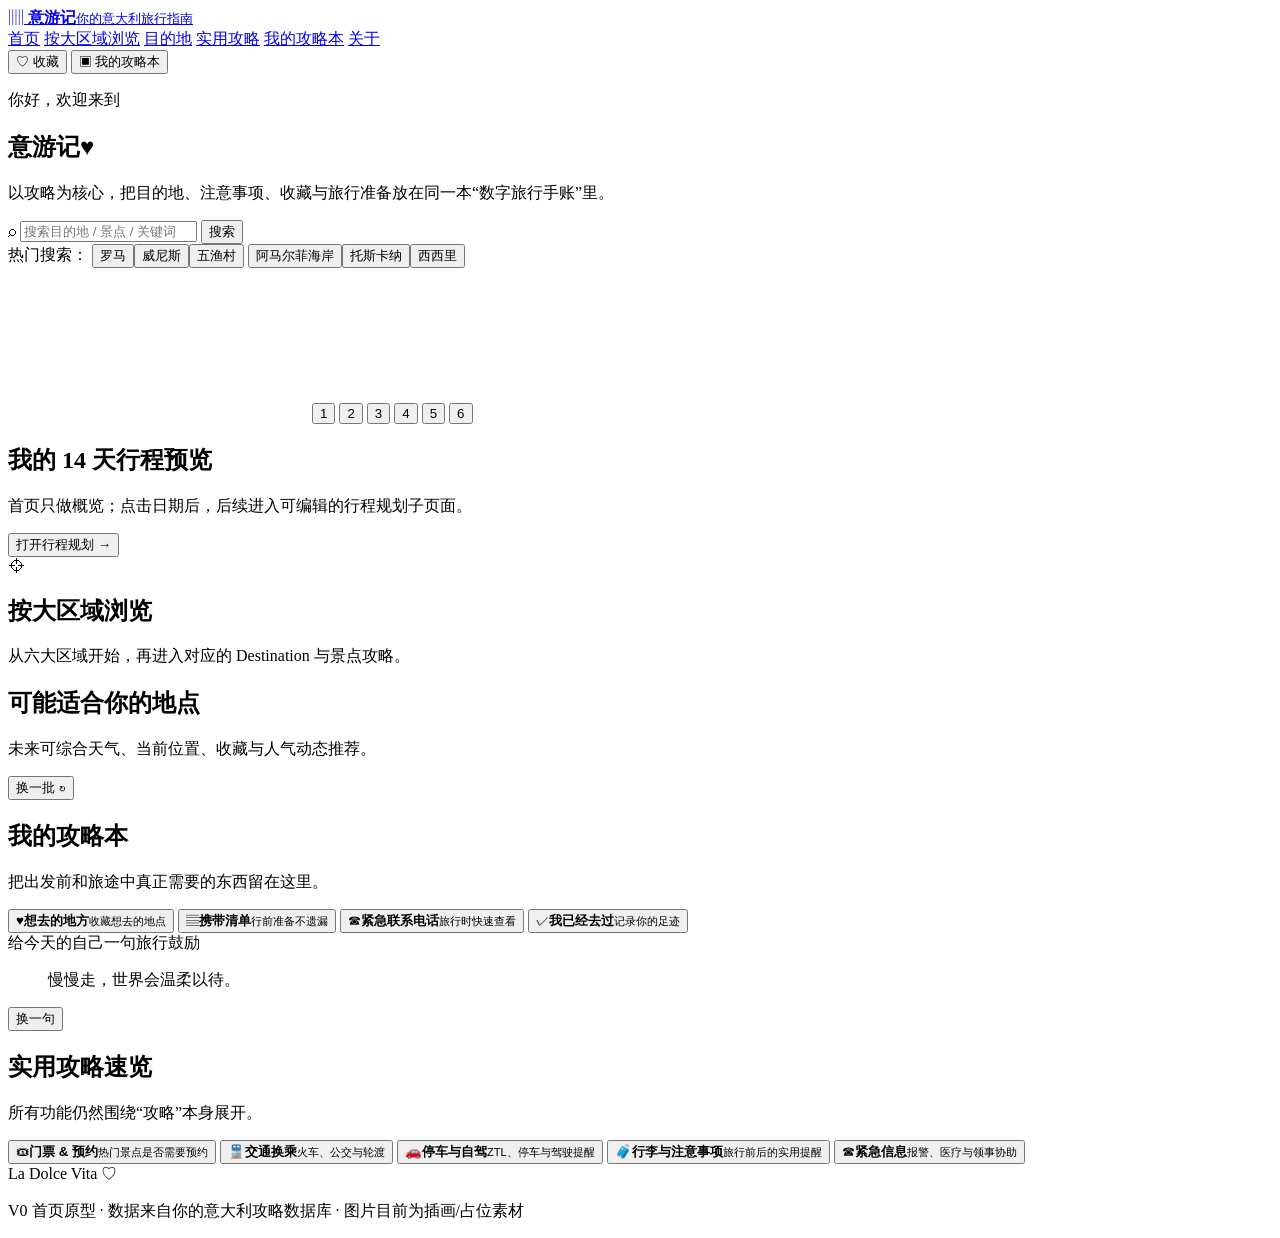
==== index.html @ 75c457c3 "feat: add Web V0.1 homepage prototype" ====
<!doctype html>
<html lang="zh-CN">
<head>
  <meta charset="utf-8" />
  <meta name="viewport" content="width=device-width, initial-scale=1" />
  <meta name="description" content="意游记：以攻略为核心的意大利旅行指南原型。" />
  <title>意游记｜意大利旅行攻略</title>
  <link rel="stylesheet" href="styles.css" />
</head>
<body>
  <div class="site-shell">
    <header class="topbar">
      <a class="brand" href="#top" aria-label="回到首页">
        <span class="brand-mark" aria-hidden="true">▥</span>
        <span><strong>意游记</strong><small>你的意大利旅行指南</small></span>
      </a>
      <nav class="main-nav" aria-label="主导航">
        <a class="active" href="#top">首页</a>
        <a href="#areas">按大区域浏览</a>
        <a href="#recommendations">目的地</a>
        <a href="#practical">实用攻略</a>
        <a href="#guidebook">我的攻略本</a>
        <a href="#about">关于</a>
      </nav>
      <div class="top-actions">
        <button class="icon-button" type="button" data-toast="收藏夹将在下一阶段接入">♡ <span>收藏</span></button>
        <button class="icon-button" type="button" data-toast="我的攻略本将在后续接入个人账号">▣ <span>我的攻略本</span></button>
      </div>
    </header>

    <main id="top">
      <section class="hero scrapbook-sheet">
        <div class="hero-copy">
          <div class="paper-note intro-note">
            <p class="eyebrow">你好，欢迎来到</p>
            <h1>意游记<span>♥</span></h1>
            <p>以攻略为核心，把目的地、注意事项、收藏与旅行准备放在同一本“数字旅行手账”里。</p>
          </div>
          <div class="search-card">
            <label class="search-box">
              <span aria-hidden="true">⌕</span>
              <input id="site-search" type="search" placeholder="搜索目的地 / 景点 / 关键词" autocomplete="off" />
              <button id="search-button" type="button">搜索</button>
            </label>
            <div class="hot-search" aria-label="热门搜索">
              <span>热门搜索：</span>
              <button type="button">罗马</button><button type="button">威尼斯</button><button type="button">五渔村</button>
              <button type="button">阿马尔菲海岸</button><button type="button">托斯卡纳</button><button type="button">西西里</button>
            </div>
          </div>
        </div>

        <div class="map-stage" aria-label="意大利六大区域插画地图">
          <svg class="hero-map" role="img" aria-label="手绘风格的意大利区域地图"><use href="assets/illustrations.svg#italy-map"></use></svg>
          <button class="map-hotspot hotspot-1" data-area="A01">1</button>
          <button class="map-hotspot hotspot-2" data-area="A02">2</button>
          <button class="map-hotspot hotspot-3" data-area="A03">3</button>
          <button class="map-hotspot hotspot-4" data-area="A04">4</button>
          <button class="map-hotspot hotspot-5" data-area="A05">5</button>
          <button class="map-hotspot hotspot-6" data-area="A06">6</button>
        </div>
      </section>

      <section class="calendar-strip scrapbook-sheet" aria-labelledby="calendar-title">
        <div class="section-kicker">
          <div>
            <h2 id="calendar-title">我的 14 天行程预览</h2>
            <p>首页只做概览；点击日期后，后续进入可编辑的行程规划子页面。</p>
          </div>
          <button type="button" id="open-planner">打开行程规划 →</button>
        </div>
        <div id="calendar-days" class="calendar-days" aria-label="14天行程"></div>
      </section>

      <section id="areas" class="section-block">
        <div class="section-heading">
          <div><span class="section-icon">⌖</span><h2>按大区域浏览</h2></div>
          <p>从六大区域开始，再进入对应的 Destination 与景点攻略。</p>
        </div>
        <div id="area-grid" class="area-grid"></div>
      </section>

      <section class="lower-grid">
        <div id="recommendations" class="recommend-panel scrapbook-sheet">
          <div class="panel-heading">
            <div><h2>可能适合你的地点</h2><p>未来可综合天气、当前位置、收藏与人气动态推荐。</p></div>
            <button id="shuffle-reco" type="button">换一批 ↻</button>
          </div>
          <div id="recommend-grid" class="recommend-grid"></div>
        </div>

        <div id="guidebook" class="guidebook-panel scrapbook-sheet">
          <div class="panel-heading">
            <div><h2>我的攻略本</h2><p>把出发前和旅途中真正需要的东西留在这里。</p></div>
          </div>
          <div class="guidebook-grid">
            <button type="button" class="notebook-card" data-toast="想去的地方：后续支持一键收藏景点与目的地"><span>♥</span><strong>想去的地方</strong><small>收藏想去的地点</small></button>
            <button type="button" class="notebook-card" data-toast="携带清单：后续可勾选与自定义"><span>▤</span><strong>携带清单</strong><small>行前准备不遗漏</small></button>
            <button type="button" class="notebook-card emergency" id="emergency-card"><span>☎</span><strong>紧急联系电话</strong><small>旅行时快速查看</small></button>
            <button type="button" class="notebook-card" data-toast="我已经去过：后续可标记与留下旅行记录"><span>✓</span><strong>我已经去过</strong><small>记录你的足迹</small></button>
          </div>
          <aside class="encouragement" aria-label="今日旅行鼓励">
            <span>给今天的自己一句旅行鼓励</span>
            <blockquote id="encouragement-text">慢慢走，世界会温柔以待。</blockquote>
            <button id="new-encouragement" type="button">换一句</button>
          </aside>
        </div>
      </section>

      <section id="practical" class="practical scrapbook-sheet">
        <div class="panel-heading compact"><div><h2>实用攻略速览</h2><p>所有功能仍然围绕“攻略”本身展开。</p></div></div>
        <div class="practical-grid">
          <button type="button" data-toast="门票与预约攻略将在内容页展开"><span>🎟</span><strong>门票 & 预约</strong><small>热门景点是否需要预约</small></button>
          <button type="button" data-toast="交通攻略将在内容页展开"><span>🚆</span><strong>交通换乘</strong><small>火车、公交与轮渡</small></button>
          <button type="button" data-toast="自驾与停车攻略将在内容页展开"><span>🚗</span><strong>停车与自驾</strong><small>ZTL、停车与驾驶提醒</small></button>
          <button type="button" data-toast="行李与出行注意事项将在内容页展开"><span>🧳</span><strong>行李与注意事项</strong><small>旅行前后的实用提醒</small></button>
          <button type="button" id="emergency-shortcut"><span>☎</span><strong>紧急信息</strong><small>报警、医疗与领事协助</small></button>
        </div>
      </section>
    </main>

    <footer id="about" class="footer">
      <span>La Dolce Vita ♡</span>
      <p>V0 首页原型 · 数据来自你的意大利攻略数据库 · 图片目前为插画/占位素材</p>
    </footer>
  </div>

  <div class="modal-backdrop" id="modal-backdrop" hidden></div>
  <dialog id="planner-dialog" class="paper-dialog">
    <button class="dialog-close" type="button" data-close-dialog="planner-dialog" aria-label="关闭">×</button>
    <h2>行程规划子页面</h2>
    <p>这里后续会做成你说的“轻量甘特图”：每一天可以指定所在城市/区域，拖动或编辑日期，并与天气、收藏地点联动。</p>
    <div class="mini-gantt" aria-hidden="true">
      <span>罗马</span><i style="--start:1;--span:4"></i>
      <span>佛罗伦萨</span><i style="--start:5;--span:3"></i>
      <span>威尼斯</span><i style="--start:8;--span:2"></i>
      <span>西西里</span><i style="--start:10;--span:5"></i>
    </div>
    <p class="muted">当前首页只保留入口与预览，正式交互放到子页面阶段。</p>
  </dialog>

  <dialog id="emergency-dialog" class="paper-dialog">
    <button class="dialog-close" type="button" data-close-dialog="emergency-dialog" aria-label="关闭">×</button>
    <h2>紧急联系电话</h2>
    <p class="muted">这里先建立功能入口；具体号码会从你的攻略数据中整理后再接入。</p>
    <div class="emergency-list">
      <div><strong>欧洲统一紧急电话</strong><span>112</span></div>
      <div><strong>医疗 / 警务 / 领事协助</strong><span>待从攻略数据接入</span></div>
    </div>
  </dialog>

  <div id="toast" class="toast" role="status" aria-live="polite"></div>
  <script src="data.js"></script>
  <script src="app.js"></script>
</body>
</html>
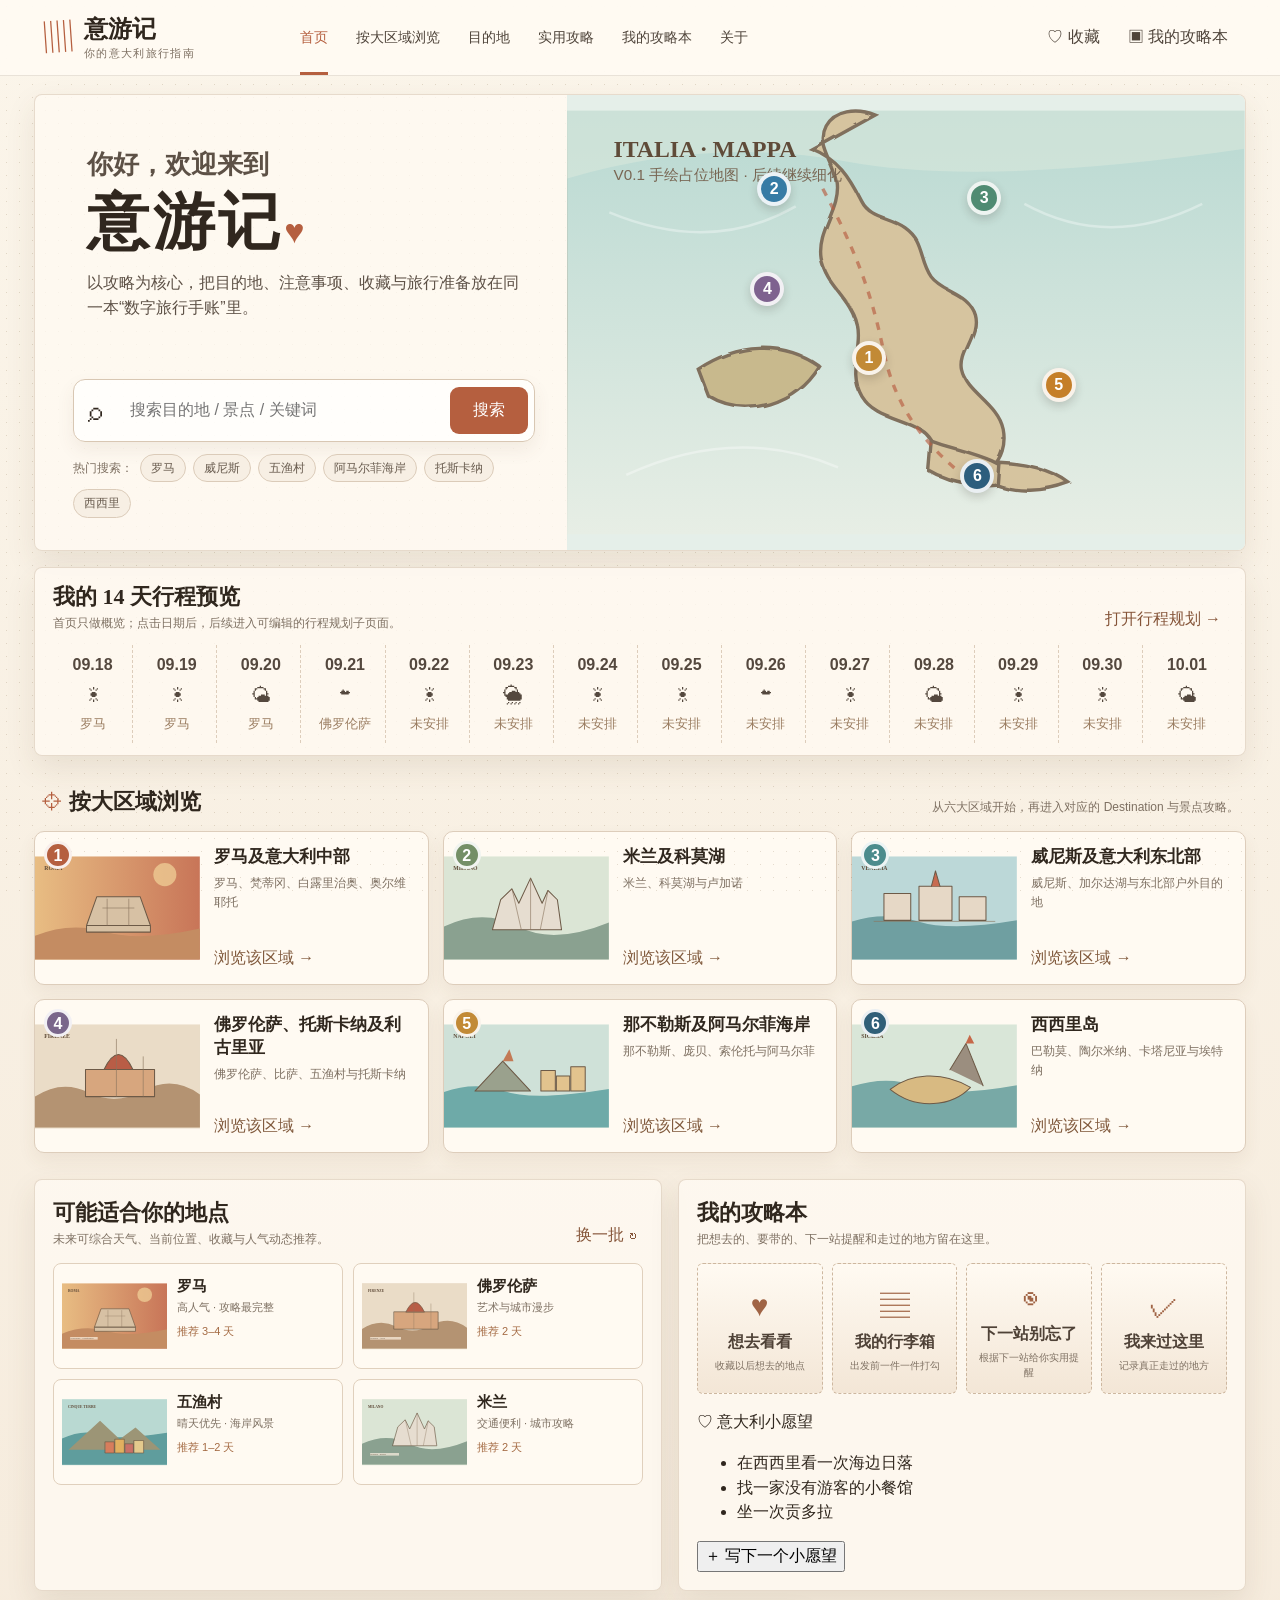
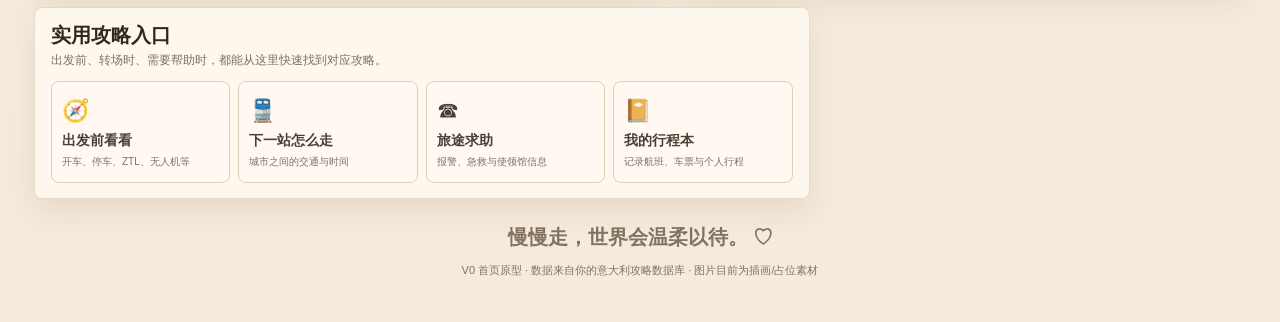
==== commit 07a92794: "ui: refine guidebook tools and add Italy wish note" ====
--- a/index.html
+++ b/index.html
@@ -91,19 +91,27 @@
 
         <div id="guidebook" class="guidebook-panel scrapbook-sheet">
           <div class="panel-heading">
-            <div><h2>我的攻略本</h2><p>把出发前和旅途中真正需要的东西留在这里。</p></div>
+            <div><h2>我的攻略本</h2><p>把想去的、要带的、下一站提醒和走过的地方留在这里。</p></div>
           </div>
-          <div class="guidebook-grid">
-            <button type="button" class="notebook-card" data-toast="想去的地方：后续支持一键收藏景点与目的地"><span>♥</span><strong>想去的地方</strong><small>收藏想去的地点</small></button>
-            <button type="button" class="notebook-card" data-toast="携带清单：后续可勾选与自定义"><span>▤</span><strong>携带清单</strong><small>行前准备不遗漏</small></button>
-            <button type="button" class="notebook-card emergency" id="emergency-card"><span>☎</span><strong>紧急联系电话</strong><small>旅行时快速查看</small></button>
-            <button type="button" class="notebook-card" data-toast="我已经去过：后续可标记与留下旅行记录"><span>✓</span><strong>我已经去过</strong><small>记录你的足迹</small></button>
+          <div class="guidebook-body">
+            <div class="guidebook-grid">
+              <button type="button" class="notebook-card" data-toast="想去看看：后续支持一键收藏景点与目的地，并按城市整理"><span>♥</span><strong>想去看看</strong><small>收藏以后想去的地点</small></button>
+              <button type="button" class="notebook-card" data-toast="我的行李箱：后续可自己添加、勾选和复用旅行携带清单"><span>▤</span><strong>我的行李箱</strong><small>出发前一件一件打勾</small></button>
+              <button type="button" class="notebook-card next-stop" data-toast="下一站别忘了：未来会结合你的行程，提醒预约、交通、停车、天气与收藏景点"><span>◉</span><strong>下一站别忘了</strong><small>根据下一站给你实用提醒</small></button>
+              <button type="button" class="notebook-card" data-toast="我来过这里：后续可以标记已经去过的 Destination，并留下简单旅行记录"><span>✓</span><strong>我来过这里</strong><small>记录真正走过的地方</small></button>
+            </div>
+
+            <aside class="wish-note" aria-label="意大利小愿望">
+              <span class="wish-tape" aria-hidden="true"></span>
+              <p class="wish-eyebrow">♡ 意大利小愿望</p>
+              <ul>
+                <li>在西西里看一次海边日落</li>
+                <li>找一家没有游客的小餐馆</li>
+                <li>坐一次贡多拉</li>
+              </ul>
+              <button id="add-wish" type="button">＋ 写下一个小愿望</button>
+            </aside>
           </div>
-          <aside class="encouragement" aria-label="今日旅行鼓励">
-            <span>给今天的自己一句旅行鼓励</span>
-            <blockquote id="encouragement-text">慢慢走，世界会温柔以待。</blockquote>
-            <button id="new-encouragement" type="button">换一句</button>
-          </aside>
         </div>
       </section>
 
@@ -120,7 +128,7 @@
     </main>
 
     <footer id="about" class="footer">
-      <span>La Dolce Vita ♡</span>
+      <span id="footer-encouragement">慢慢走，世界会温柔以待。 ♡</span>
       <p>V0 首页原型 · 数据来自你的意大利攻略数据库 · 图片目前为插画/占位素材</p>
     </footer>
   </div>
--- a/styles.css
+++ b/styles.css
@@ -0,0 +1,28 @@
+:root{
+  --paper:#f6eddf; --paper-2:#fffaf2; --ink:#30271e; --muted:#7e7062; --line:#d8c7b3;
+  --rust:#b55f3f; --sage:#748f67; --teal:#4c8c8d; --violet:#7a668b; --ochre:#c28a36; --navy:#305f78;
+  --shadow:0 12px 30px rgba(91,66,43,.10);
+}
+*{box-sizing:border-box}
+html{scroll-behavior:smooth}
+body{margin:0;color:var(--ink);background:#efe4d5;font-family:-apple-system,BlinkMacSystemFont,"Segoe UI","Microsoft YaHei",sans-serif;line-height:1.55}
+body::before{content:"";position:fixed;inset:0;pointer-events:none;opacity:.27;background-image:radial-gradient(#9e886d 0.6px,transparent .7px),radial-gradient(#fff 0.6px,transparent .7px);background-size:13px 13px,17px 17px;background-position:0 0,5px 7px;mix-blend-mode:multiply}
+button,input{font:inherit}.site-shell{max-width:1440px;margin:0 auto;background:linear-gradient(180deg,#fbf5ea,#f5eadb);min-height:100vh;box-shadow:0 0 60px rgba(70,53,35,.12)}
+.topbar{height:76px;display:flex;align-items:center;gap:28px;padding:0 42px;border-bottom:1px solid rgba(110,87,64,.15);background:rgba(255,251,244,.86);position:sticky;top:0;z-index:20;backdrop-filter:blur(10px)}
+.brand{display:flex;align-items:center;gap:10px;text-decoration:none;color:inherit;min-width:230px}.brand-mark{font-size:32px;color:var(--rust);transform:rotate(-4deg)}.brand strong{display:block;font:700 24px "STKaiti","KaiTi",serif}.brand small{display:block;color:var(--muted);letter-spacing:.12em;font-size:11px}
+.main-nav{display:flex;align-items:center;gap:28px;flex:1}.main-nav a{color:#4f443a;text-decoration:none;font-size:14px;padding:27px 0 23px;border-bottom:3px solid transparent;white-space:nowrap}.main-nav a.active,.main-nav a:hover{color:var(--rust);border-bottom-color:var(--rust)}
+.top-actions{display:flex;gap:8px}.icon-button{border:0;background:transparent;padding:10px;color:#4f443a;cursor:pointer}.icon-button:hover{color:var(--rust)}
+main{padding:18px 34px 0}.scrapbook-sheet{background:rgba(255,250,242,.78);border:1px solid rgba(164,133,101,.26);box-shadow:var(--shadow);border-radius:8px;position:relative}
+.hero{display:grid;grid-template-columns:44% 56%;min-height:455px;overflow:hidden}.hero::after{content:"";position:absolute;left:44%;top:0;bottom:0;width:1px;background:linear-gradient(transparent,rgba(137,108,78,.22),transparent)}.hero-copy{padding:42px 32px 30px 38px;display:flex;flex-direction:column;justify-content:center}.paper-note{position:relative;padding:8px 14px 18px}.paper-note::before{content:"";position:absolute;inset:-14px -5px;background:linear-gradient(3deg,rgba(255,252,246,.82),rgba(243,229,208,.54));z-index:-1;clip-path:polygon(1% 3%,99% 0,98% 96%,3% 100%)}.eyebrow{font:600 26px "STKaiti","KaiTi",serif;margin:0}.hero h1{font:700 62px/1.05 "STKaiti","KaiTi",serif;margin:8px 0 12px;letter-spacing:.06em}.hero h1 span{color:var(--rust);font-size:.55em}.hero-copy p{max-width:520px;color:#5d5146}.search-card{margin-top:24px}.search-box{display:grid;grid-template-columns:34px 1fr auto;align-items:center;border:1px solid var(--line);background:rgba(255,255,255,.72);border-radius:12px;padding:5px 6px 5px 14px;box-shadow:0 8px 18px rgba(100,72,47,.08)}.search-box span{font-size:28px}.search-box input{border:0;outline:0;background:transparent;min-width:0;padding:13px 8px;color:var(--ink)}.search-box button{border:0;border-radius:9px;background:var(--rust);color:white;padding:11px 23px;cursor:pointer}.hot-search{display:flex;align-items:center;gap:7px;flex-wrap:wrap;margin-top:12px;color:var(--muted);font-size:12px}.hot-search button{border:1px solid #dbcbb9;background:#f7efe4;border-radius:999px;padding:4px 10px;color:#6a5d50;cursor:pointer}.hot-search button:hover{border-color:var(--rust);color:var(--rust)}
+.map-stage{position:relative;min-height:455px;background:#e5efe9;overflow:hidden}.map-stage img{width:100%;height:100%;object-fit:cover;display:block;filter:saturate(.93) contrast(.97)}.map-hotspot{position:absolute;width:34px;height:34px;border-radius:50%;border:4px solid rgba(255,255,255,.9);color:white;font-weight:800;box-shadow:0 4px 10px rgba(42,36,30,.18);cursor:pointer}.hotspot-1{left:42%;top:54%;background:var(--ochre)}.hotspot-2{left:28%;top:17%;background:#367ba5}.hotspot-3{left:59%;top:19%;background:#4f8b72}.hotspot-4{left:27%;top:39%;background:#7e628f}.hotspot-5{left:70%;top:60%;background:#c57f29}.hotspot-6{left:58%;top:80%;background:#2d5e7d}
+.calendar-strip{margin-top:16px;padding:14px 18px 12px}.section-kicker,.panel-heading,.section-heading{display:flex;align-items:flex-end;justify-content:space-between;gap:18px}.section-kicker h2,.panel-heading h2,.section-heading h2{margin:0;font:700 22px "STKaiti","KaiTi",serif}.section-kicker p,.panel-heading p,.section-heading p{margin:2px 0 0;color:var(--muted);font-size:12px}.section-kicker button,.panel-heading button{border:0;background:transparent;color:#855438;cursor:pointer}.calendar-days{display:grid;grid-template-columns:repeat(14,minmax(64px,1fr));gap:4px;margin-top:12px;overflow-x:auto}.day-cell{min-width:67px;border:0;border-right:1px dashed #ddcdbb;background:transparent;padding:8px 4px;cursor:pointer;color:#54483e}.day-cell:last-child{border-right:0}.day-cell b,.day-cell span,.day-cell small{display:block}.day-cell span{font-size:20px;margin:3px 0}.day-cell small{color:#9a7c60;white-space:nowrap}.day-cell:hover{background:#f3e6d6;border-radius:7px}
+.section-block{padding:30px 0 8px}.section-heading{margin:0 7px 14px}.section-heading>div{display:flex;align-items:center;gap:8px}.section-icon{color:var(--rust);font-size:20px}.area-grid{display:grid;grid-template-columns:repeat(3,1fr);gap:14px}.area-card{display:grid;grid-template-columns:42% 58%;min-height:152px;background:#fffaf2;border:1px solid #ddcdbb;border-radius:10px;overflow:hidden;box-shadow:0 8px 18px rgba(94,69,46,.07);transition:.2s}.area-card:hover{transform:translateY(-2px);box-shadow:0 12px 24px rgba(94,69,46,.12)}.area-image-wrap{position:relative;min-height:152px}.area-image-wrap img{width:100%;height:100%;object-fit:cover;display:block}.area-number{position:absolute;top:9px;left:9px;width:28px;height:28px;border-radius:50%;display:grid;place-items:center;color:white;font-weight:700;background:var(--rust);border:3px solid rgba(255,255,255,.9)}.area-card.sage .area-number{background:var(--sage)}.area-card.teal .area-number{background:var(--teal)}.area-card.violet .area-number{background:var(--violet)}.area-card.ochre .area-number{background:var(--ochre)}.area-card.navy .area-number{background:var(--navy)}.area-card-body{padding:13px 14px;display:flex;flex-direction:column}.area-card h3{margin:0 0 6px;font:700 17px "STKaiti","KaiTi",serif}.area-card p{font-size:12px;color:var(--muted);margin:0;flex:1}.area-card button{align-self:flex-start;border:0;background:transparent;color:#815a3d;padding:8px 0 0;cursor:pointer}.empty-state{grid-column:1/-1;padding:30px;text-align:center;color:var(--muted)}
+.lower-grid{display:grid;grid-template-columns:1.05fr .95fr;gap:16px;margin-top:18px}.recommend-panel,.guidebook-panel{padding:18px}.recommend-grid{display:grid;grid-template-columns:repeat(2,1fr);gap:10px;margin-top:14px}.recommend-card{display:grid;grid-template-columns:105px 1fr;gap:10px;background:#fffaf2;border:1px solid #e0d0bd;border-radius:8px;padding:8px}.recommend-card img{width:105px;height:88px;object-fit:cover;border-radius:6px}.recommend-card h3{margin:2px 0;font-size:15px}.recommend-card p{margin:0;color:var(--muted);font-size:11px}.recommend-card span{display:inline-block;margin-top:7px;color:#a46a43;font-size:11px}.guidebook-grid{display:grid;grid-template-columns:repeat(4,1fr);gap:9px;margin-top:14px}.notebook-card{border:1px dashed #cdb79f;background:linear-gradient(#fffaf2,#f3e6d6);min-height:126px;border-radius:6px;padding:12px 7px;cursor:pointer;color:#4f4237}.notebook-card span{display:block;font-size:30px;color:#a06445}.notebook-card strong,.notebook-card small{display:block}.notebook-card small{color:var(--muted);font-size:10px;margin-top:3px}.notebook-card:hover{transform:rotate(-.4deg);border-color:#a77b59}.notebook-card.emergency span{color:#9a3d2e}.encouragement{margin-top:12px;border-left:4px solid #cfa98c;padding:10px 14px;background:#f2e3d0}.encouragement span{font:600 14px "STKaiti","KaiTi",serif}.encouragement blockquote{font:700 20px "STKaiti","KaiTi",serif;margin:6px 0;color:#614c3b}.encouragement button{border:0;background:transparent;color:#9c6748;cursor:pointer;padding:0}
+.practical{padding:18px;margin-top:16px}.panel-heading.compact{align-items:center}.practical-grid{display:grid;grid-template-columns:repeat(5,1fr);gap:10px;margin-top:13px}.practical-grid button{border:1px solid #dfcfbd;background:#fffaf3;border-radius:8px;padding:13px;text-align:left;cursor:pointer;color:#4b3f35}.practical-grid button:hover{border-color:#b88766}.practical-grid span{font-size:25px;display:block}.practical-grid strong,.practical-grid small{display:block}.practical-grid small{color:var(--muted);font-size:10px;margin-top:3px}.footer{padding:25px 28px 32px;text-align:center;color:#827363}.footer span{font:700 20px "STKaiti","KaiTi",serif}.footer p{font-size:11px}
+.paper-dialog{max-width:620px;width:calc(100% - 32px);border:1px solid #d7c4ae;border-radius:10px;background:#fff8ee;color:var(--ink);box-shadow:0 30px 80px rgba(50,38,28,.32);padding:30px}.paper-dialog::backdrop{background:rgba(38,29,22,.44);backdrop-filter:blur(2px)}.dialog-close{position:absolute;right:12px;top:9px;border:0;background:transparent;font-size:28px;cursor:pointer}.paper-dialog h2{font:700 30px "STKaiti","KaiTi",serif;margin:0}.muted{color:var(--muted)}.mini-gantt{display:grid;grid-template-columns:92px repeat(14,1fr);gap:5px;align-items:center;margin:24px 0}.mini-gantt span{font-size:12px}.mini-gantt i{grid-column:calc(var(--start) + 1)/span var(--span);height:22px;background:#d9b18e;border-radius:5px}.emergency-list{display:grid;gap:10px;margin-top:20px}.emergency-list div{display:flex;justify-content:space-between;gap:20px;border-bottom:1px dashed #d6c2aa;padding:10px 0}.toast{position:fixed;left:50%;bottom:28px;transform:translate(-50%,20px);background:#3d3026;color:white;padding:10px 16px;border-radius:999px;opacity:0;pointer-events:none;transition:.2s;z-index:50;box-shadow:0 8px 30px rgba(0,0,0,.2)}.toast.show{opacity:1;transform:translate(-50%,0)}
+@media(max-width:1080px){.topbar{padding:0 22px}.main-nav{gap:15px}.main-nav a:nth-last-child(-n+2){display:none}.hero{grid-template-columns:1fr}.hero::after{display:none}.map-stage{height:450px}.area-grid{grid-template-columns:repeat(2,1fr)}.lower-grid{grid-template-columns:1fr}.practical-grid{grid-template-columns:repeat(3,1fr)}}
+@media(max-width:720px){main{padding:10px 12px 0}.topbar{height:auto;min-height:68px;padding:10px 14px;flex-wrap:wrap}.brand{min-width:0;flex:1}.brand small{display:none}.main-nav{order:3;width:100%;overflow-x:auto;padding-bottom:2px}.main-nav a{padding:8px 0 6px}.top-actions span{display:none}.hero-copy{padding:28px 18px}.hero h1{font-size:48px}.map-stage{height:330px;min-height:0}.calendar-days{grid-template-columns:repeat(14,72px)}.area-grid{grid-template-columns:1fr}.area-card{grid-template-columns:40% 60%}.recommend-grid{grid-template-columns:1fr}.guidebook-grid{grid-template-columns:repeat(2,1fr)}.practical-grid{grid-template-columns:repeat(2,1fr)}.section-heading{align-items:flex-start;flex-direction:column}.map-hotspot{width:30px;height:30px}.footer{padding-bottom:24px}}
+@media(max-width:420px){.hero h1{font-size:42px}.area-card{grid-template-columns:1fr}.area-image-wrap{height:150px}.practical-grid{grid-template-columns:1fr}.recommend-card{grid-template-columns:90px 1fr}.recommend-card img{width:90px}}
+/* V0.1 local SVG illustration system — no external image dependency */
+.art,.hero-map{display:block;width:100%;height:100%}.area-art,.reco-art{width:100%;height:100%}.map-stage .hero-map{position:absolute;inset:0;width:100%;height:100%}.area-image-wrap .art,.recommend-card .art{overflow:hidden}.recommend-card .reco-art{width:105px;height:88px;border-radius:6px}.area-image-wrap .area-art{position:absolute;inset:0}
+@media(max-width:420px){.recommend-card .reco-art{width:90px;height:88px}}
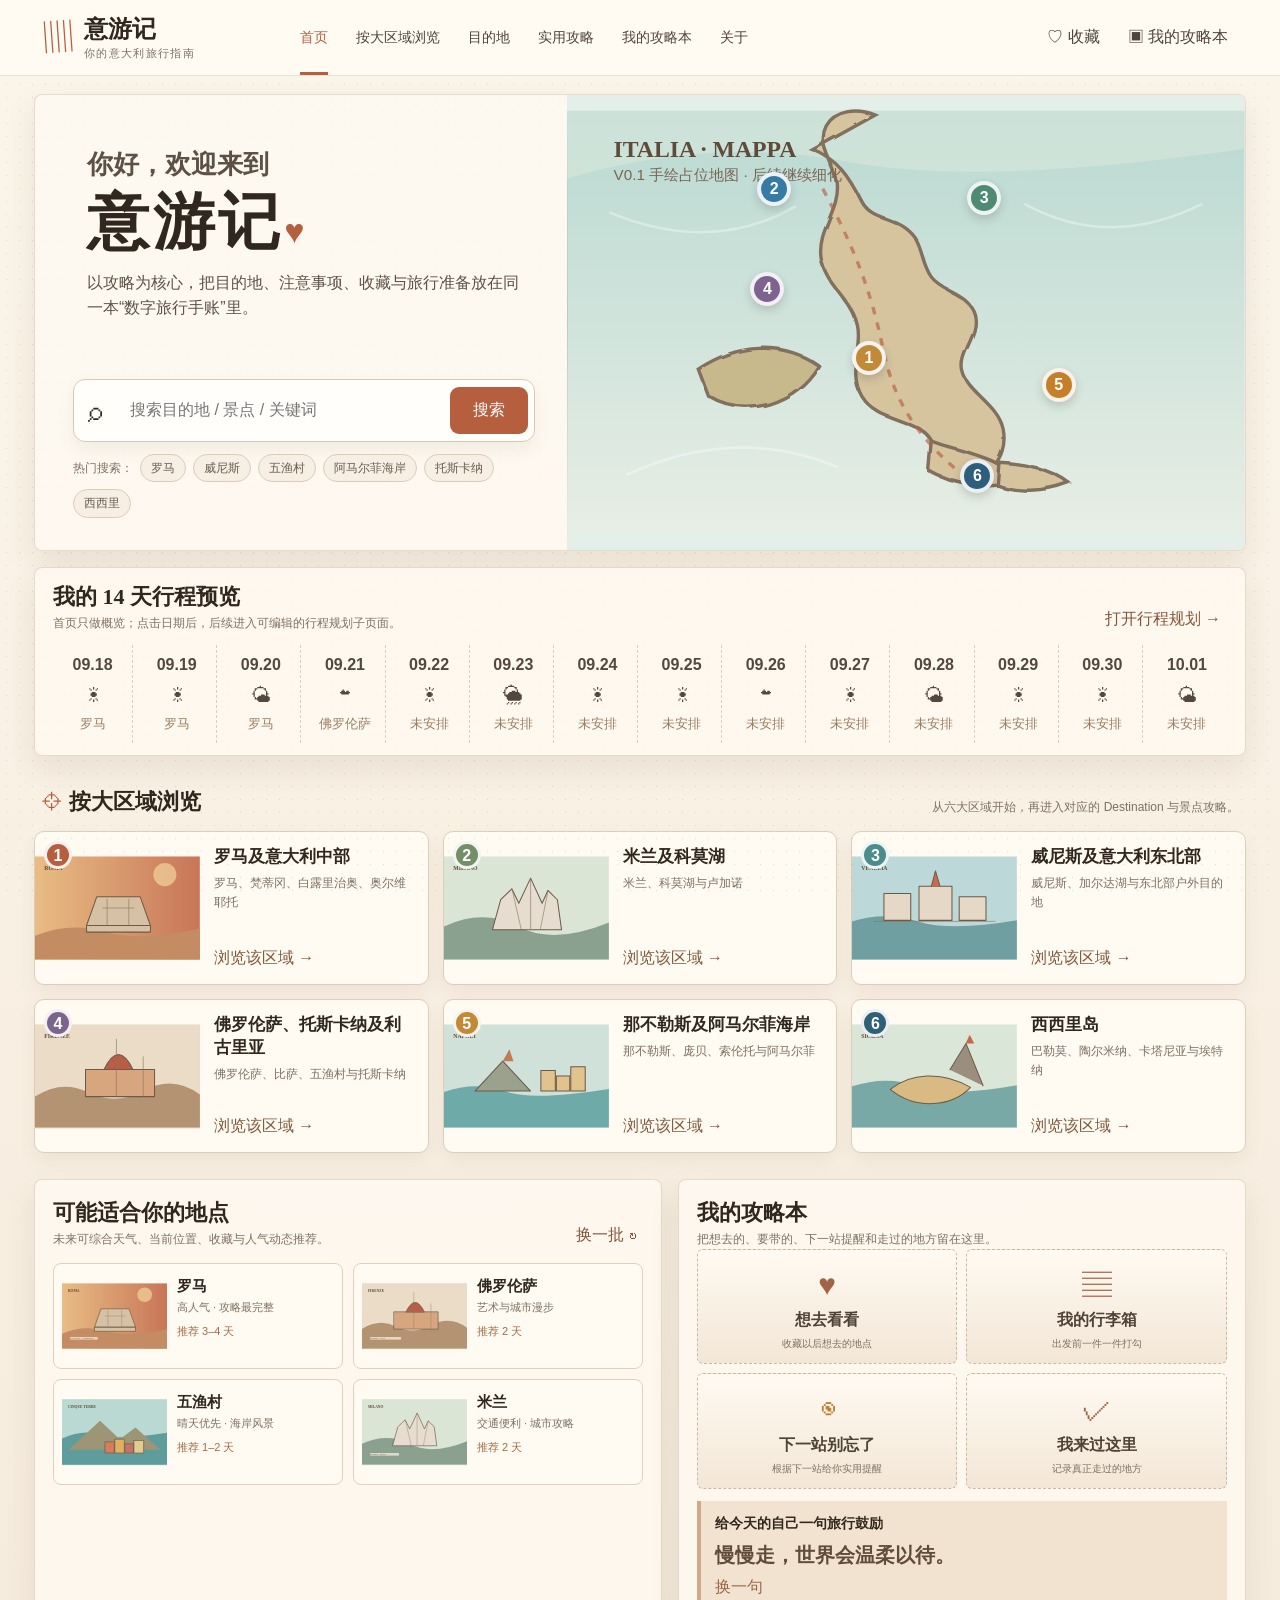
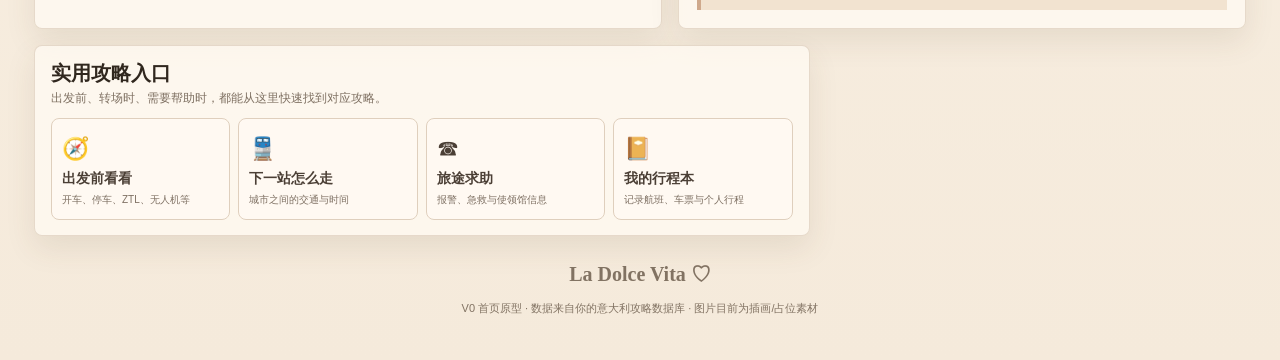
==== commit 70dcf709: "ui: restore encouragement card in guidebook" ====
--- a/index.html
+++ b/index.html
@@ -93,25 +93,17 @@
           <div class="panel-heading">
             <div><h2>我的攻略本</h2><p>把想去的、要带的、下一站提醒和走过的地方留在这里。</p></div>
           </div>
-          <div class="guidebook-body">
-            <div class="guidebook-grid">
-              <button type="button" class="notebook-card" data-toast="想去看看：后续支持一键收藏景点与目的地，并按城市整理"><span>♥</span><strong>想去看看</strong><small>收藏以后想去的地点</small></button>
-              <button type="button" class="notebook-card" data-toast="我的行李箱：后续可自己添加、勾选和复用旅行携带清单"><span>▤</span><strong>我的行李箱</strong><small>出发前一件一件打勾</small></button>
-              <button type="button" class="notebook-card next-stop" data-toast="下一站别忘了：未来会结合你的行程，提醒预约、交通、停车、天气与收藏景点"><span>◉</span><strong>下一站别忘了</strong><small>根据下一站给你实用提醒</small></button>
-              <button type="button" class="notebook-card" data-toast="我来过这里：后续可以标记已经去过的 Destination，并留下简单旅行记录"><span>✓</span><strong>我来过这里</strong><small>记录真正走过的地方</small></button>
-            </div>
-
-            <aside class="wish-note" aria-label="意大利小愿望">
-              <span class="wish-tape" aria-hidden="true"></span>
-              <p class="wish-eyebrow">♡ 意大利小愿望</p>
-              <ul>
-                <li>在西西里看一次海边日落</li>
-                <li>找一家没有游客的小餐馆</li>
-                <li>坐一次贡多拉</li>
-              </ul>
-              <button id="add-wish" type="button">＋ 写下一个小愿望</button>
-            </aside>
+          <div class="guidebook-grid">
+            <button type="button" class="notebook-card" data-toast="想去看看：后续支持一键收藏景点与目的地，并按城市整理"><span>♥</span><strong>想去看看</strong><small>收藏以后想去的地点</small></button>
+            <button type="button" class="notebook-card" data-toast="我的行李箱：后续可自己添加、勾选和复用旅行携带清单"><span>▤</span><strong>我的行李箱</strong><small>出发前一件一件打勾</small></button>
+            <button type="button" class="notebook-card next-stop" data-toast="下一站别忘了：未来会结合你的行程，提醒预约、交通、停车、天气与收藏景点"><span>◉</span><strong>下一站别忘了</strong><small>根据下一站给你实用提醒</small></button>
+            <button type="button" class="notebook-card" data-toast="我来过这里：后续可以标记已经去过的 Destination，并留下简单旅行记录"><span>✓</span><strong>我来过这里</strong><small>记录真正走过的地方</small></button>
           </div>
+          <aside class="encouragement" aria-label="给自己的话">
+            <span>给今天的自己一句旅行鼓励</span>
+            <blockquote id="encouragement-text">慢慢走，世界会温柔以待。</blockquote>
+            <button id="new-encouragement" type="button">换一句</button>
+          </aside>
         </div>
       </section>
 
@@ -128,7 +120,7 @@
     </main>
 
     <footer id="about" class="footer">
-      <span id="footer-encouragement">慢慢走，世界会温柔以待。 ♡</span>
+      <span>La Dolce Vita ♡</span>
       <p>V0 首页原型 · 数据来自你的意大利攻略数据库 · 图片目前为插画/占位素材</p>
     </footer>
   </div>
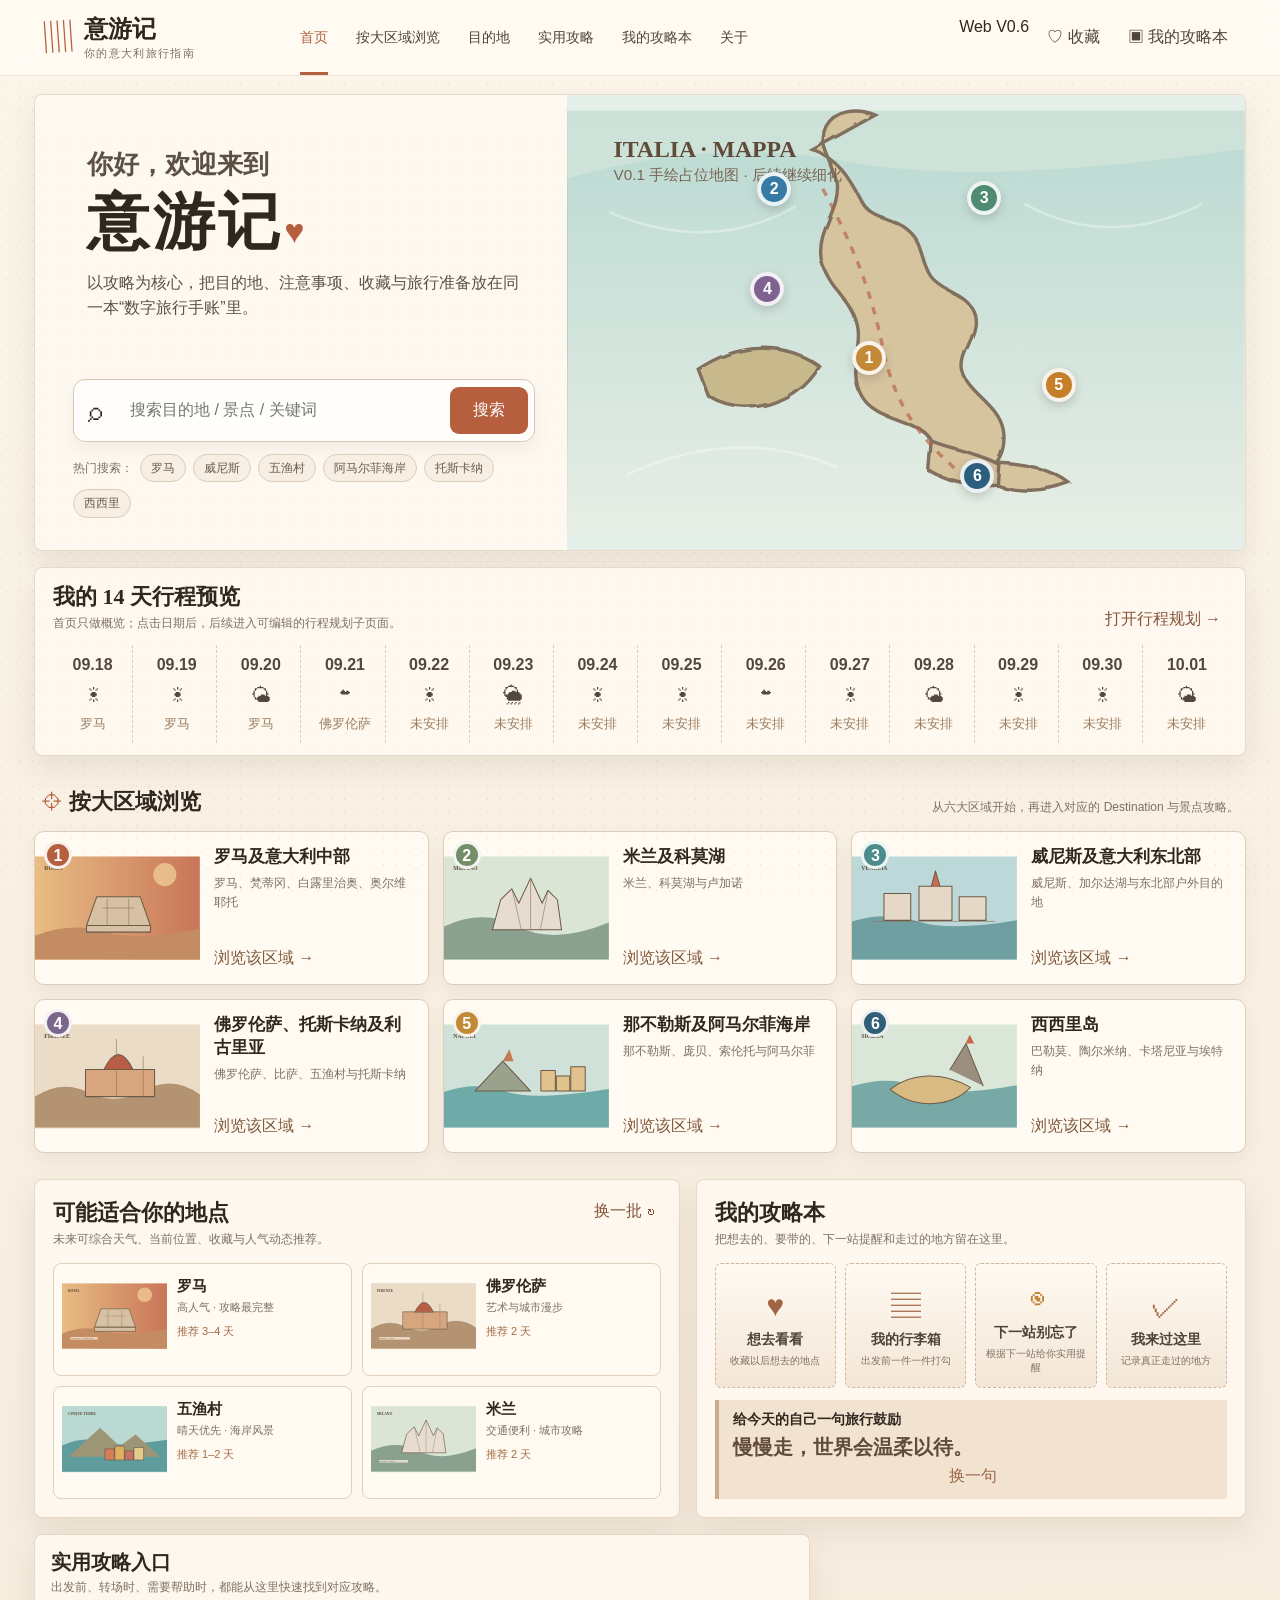
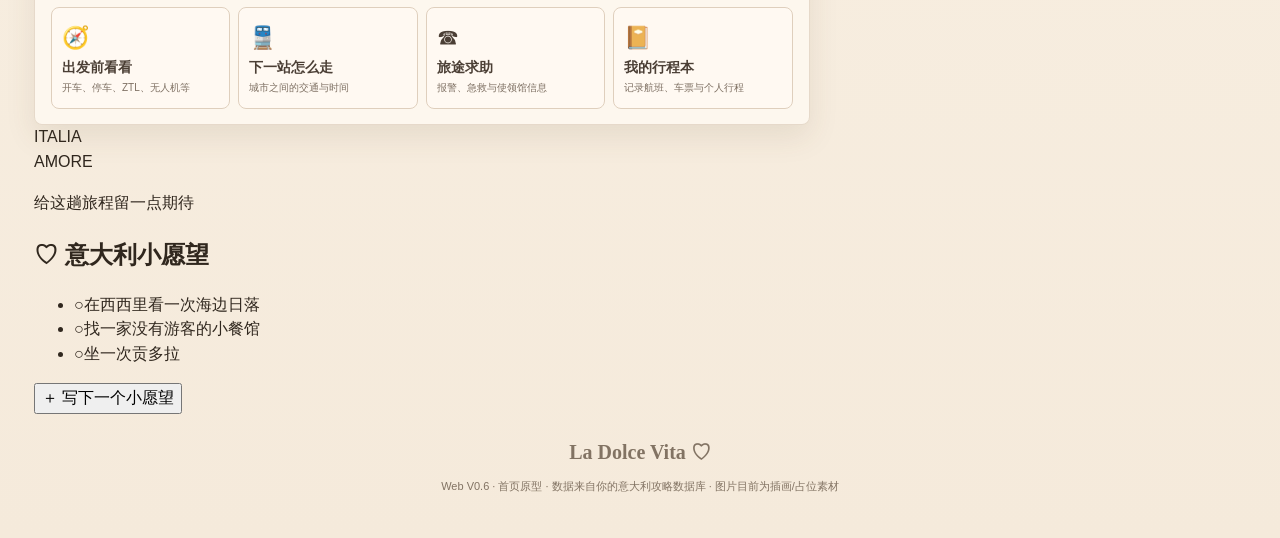
==== commit aeb5a11d: "ui: add wide layout structure and wish board" ====
--- a/index.html
+++ b/index.html
@@ -4,8 +4,9 @@
   <meta charset="utf-8" />
   <meta name="viewport" content="width=device-width, initial-scale=1" />
   <meta name="description" content="意游记：以攻略为核心的意大利旅行指南原型。" />
+  <meta name="app-version" content="Web V0.6" />
   <title>意游记｜意大利旅行攻略</title>
-  <link rel="stylesheet" href="styles.css" />
+  <link rel="stylesheet" href="styles.css?v=0.6" />
 </head>
 <body>
   <div class="site-shell">
@@ -23,6 +24,7 @@
         <a href="#about">关于</a>
       </nav>
       <div class="top-actions">
+        <span class="version-badge" title="当前原型版本">Web V0.6</span>
         <button class="icon-button" type="button" data-toast="收藏夹将在下一阶段接入">♡ <span>收藏</span></button>
         <button class="icon-button" type="button" data-toast="我的攻略本将在后续接入个人账号">▣ <span>我的攻略本</span></button>
       </div>
@@ -107,25 +109,41 @@
         </div>
       </section>
 
-      <section id="practical" class="practical scrapbook-sheet">
-        <div class="panel-heading compact"><div><h2>实用攻略速览</h2><p>所有功能仍然围绕“攻略”本身展开。</p></div></div>
-        <div class="practical-grid">
-          <button type="button" data-toast="门票与预约攻略将在内容页展开"><span>🎟</span><strong>门票 & 预约</strong><small>热门景点是否需要预约</small></button>
-          <button type="button" data-toast="交通攻略将在内容页展开"><span>🚆</span><strong>交通换乘</strong><small>火车、公交与轮渡</small></button>
-          <button type="button" data-toast="自驾与停车攻略将在内容页展开"><span>🚗</span><strong>停车与自驾</strong><small>ZTL、停车与驾驶提醒</small></button>
-          <button type="button" data-toast="行李与出行注意事项将在内容页展开"><span>🧳</span><strong>行李与注意事项</strong><small>旅行前后的实用提醒</small></button>
-          <button type="button" id="emergency-shortcut"><span>☎</span><strong>紧急信息</strong><small>报警、医疗与领事协助</small></button>
-        </div>
+      <section class="bottom-tools-grid" aria-label="攻略工具与意大利小愿望">
+        <section id="practical" class="practical compact-practical scrapbook-sheet">
+          <div class="panel-heading compact">
+            <div><h2>实用攻略入口</h2><p>出发前、转场时、需要帮助时，都能从这里快速找到对应攻略。</p></div>
+          </div>
+          <div class="practical-grid practical-grid-four">
+            <button type="button" data-toast="后续子页面会整理意大利开车、停车、ZTL、自驾与无人机等通用旅行须知"><span>🧭</span><strong>出发前看看</strong><small>开车、停车、ZTL、无人机等</small></button>
+            <button type="button" data-toast="后续会做一张意大利交通图，展示大区与城市之间怎么走、使用什么交通以及大致时间"><span>🚆</span><strong>下一站怎么走</strong><small>城市之间的交通与时间</small></button>
+            <button type="button" id="emergency-shortcut"><span>☎</span><strong>旅途求助</strong><small>报警、急救与使领馆信息</small></button>
+            <button type="button" data-toast="我的行程本后续支持自己添加航班、车票、船票以及个人行程信息"><span>📔</span><strong>我的行程本</strong><small>记录航班、车票与个人行程</small></button>
+          </div>
+        </section>
+
+        <aside id="wishlist" class="wish-board" aria-labelledby="wish-title">
+          <span class="wish-magnet magnet-left" aria-hidden="true"></span>
+          <span class="wish-magnet magnet-right" aria-hidden="true"></span>
+          <span class="wish-stamp" aria-hidden="true">ITALIA<br>AMORE</span>
+          <p class="wish-kicker">给这趟旅程留一点期待</p>
+          <h2 id="wish-title">♡ 意大利小愿望</h2>
+          <ul class="wish-list">
+            <li><span>○</span>在西西里看一次海边日落</li>
+            <li><span>○</span>找一家没有游客的小餐馆</li>
+            <li><span>○</span>坐一次贡多拉</li>
+          </ul>
+          <button id="add-wish" type="button">＋ 写下一个小愿望</button>
+        </aside>
       </section>
     </main>
 
     <footer id="about" class="footer">
       <span>La Dolce Vita ♡</span>
-      <p>V0 首页原型 · 数据来自你的意大利攻略数据库 · 图片目前为插画/占位素材</p>
+      <p>Web V0.6 · 首页原型 · 数据来自你的意大利攻略数据库 · 图片目前为插画/占位素材</p>
     </footer>
   </div>
 
-  <div class="modal-backdrop" id="modal-backdrop" hidden></div>
   <dialog id="planner-dialog" class="paper-dialog">
     <button class="dialog-close" type="button" data-close-dialog="planner-dialog" aria-label="关闭">×</button>
     <h2>行程规划子页面</h2>
@@ -141,16 +159,16 @@
 
   <dialog id="emergency-dialog" class="paper-dialog">
     <button class="dialog-close" type="button" data-close-dialog="emergency-dialog" aria-label="关闭">×</button>
-    <h2>紧急联系电话</h2>
-    <p class="muted">这里先建立功能入口；具体号码会从你的攻略数据中整理后再接入。</p>
+    <h2>旅途求助</h2>
+    <p class="muted">这里会集中放旅行中真正需要快速找到的应急信息，包括报警、急救、中国驻意大利使领馆及其他求助方式。</p>
     <div class="emergency-list">
       <div><strong>欧洲统一紧急电话</strong><span>112</span></div>
-      <div><strong>医疗 / 警务 / 领事协助</strong><span>待从攻略数据接入</span></div>
+      <div><strong>中国驻意大利使领馆 / 其他应急联系方式</strong><span>后续从攻略数据接入</span></div>
     </div>
   </dialog>
 
   <div id="toast" class="toast" role="status" aria-live="polite"></div>
-  <script src="data.js"></script>
-  <script src="app.js"></script>
+  <script src="data.js?v=0.6"></script>
+  <script src="app.js?v=0.6"></script>
 </body>
 </html>
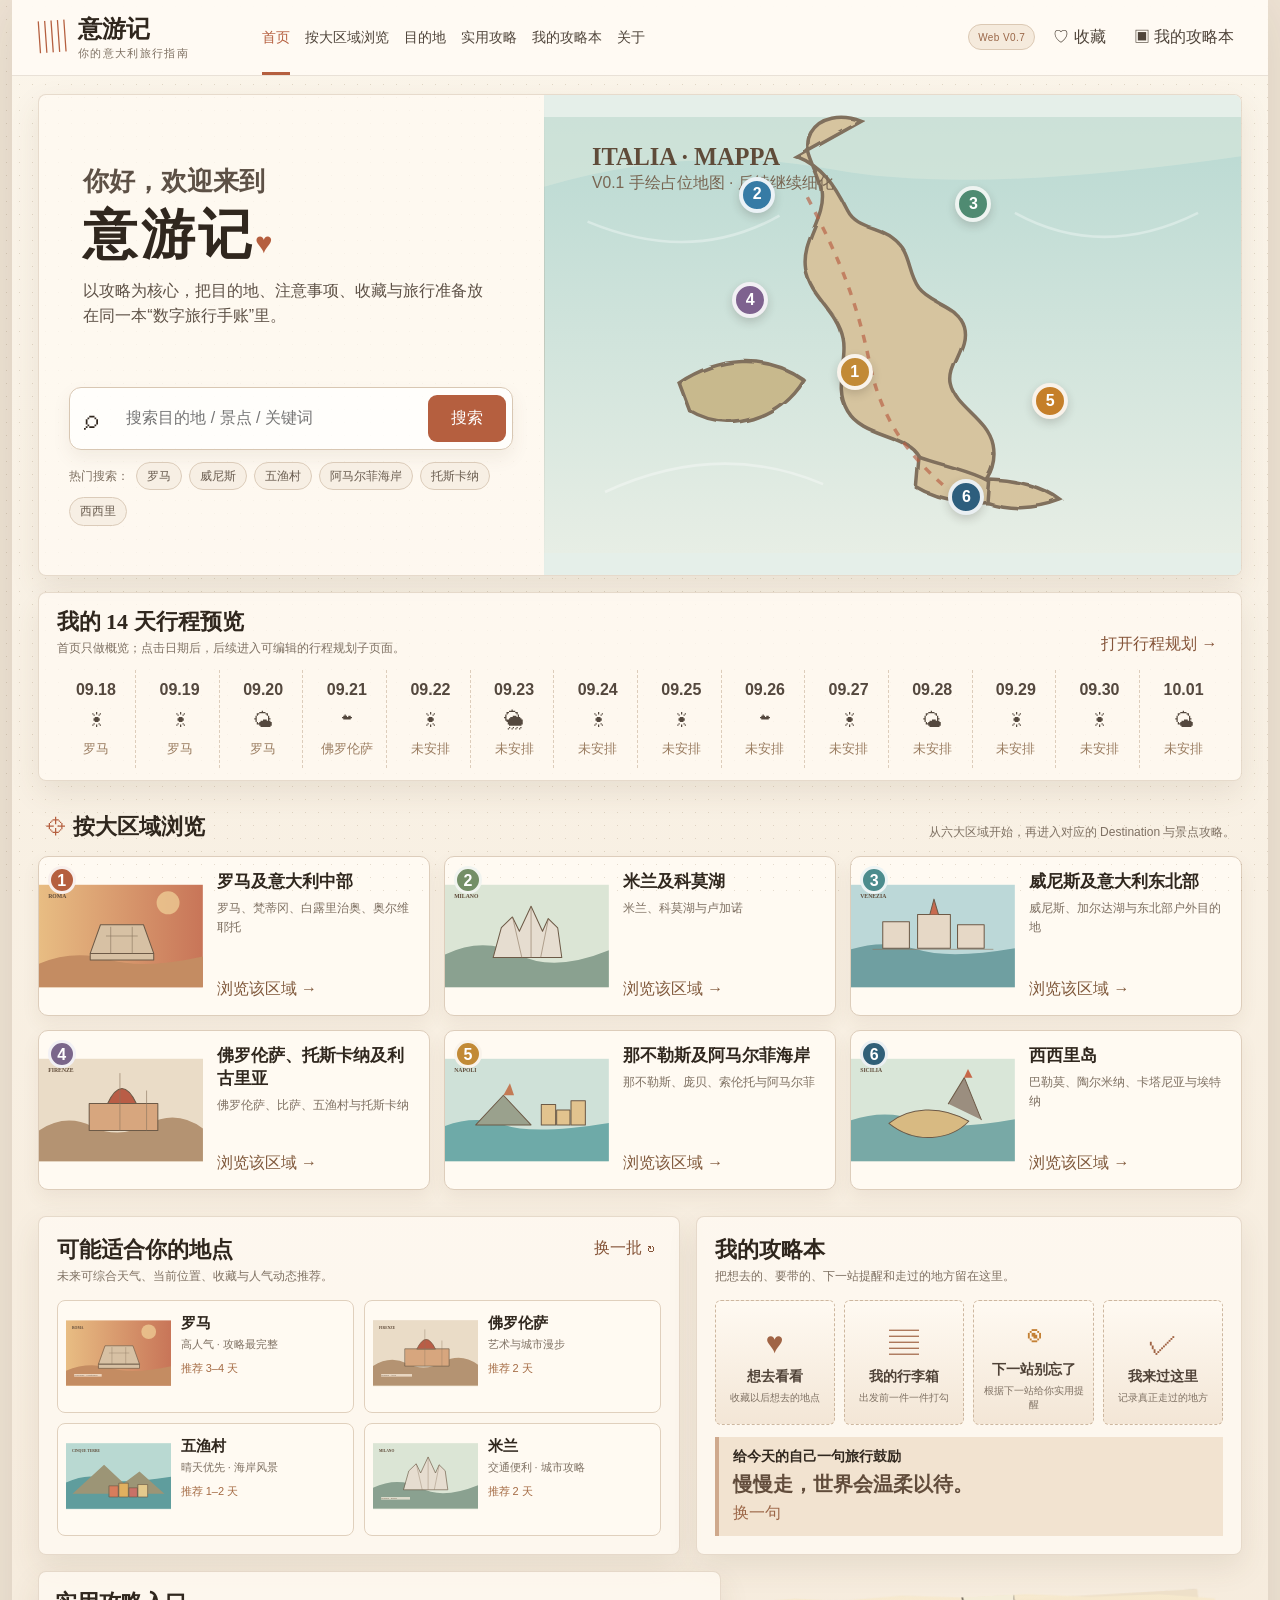
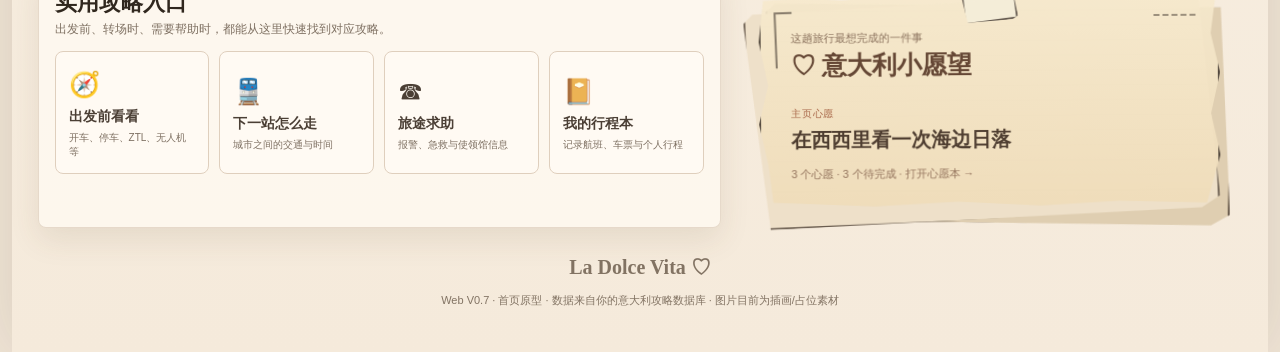
==== commit 93462ccc: "feat: turn Italy wishes into editable scrapbook module" ====
--- a/index.html
+++ b/index.html
@@ -4,9 +4,10 @@
   <meta charset="utf-8" />
   <meta name="viewport" content="width=device-width, initial-scale=1" />
   <meta name="description" content="意游记：以攻略为核心的意大利旅行指南原型。" />
-  <meta name="app-version" content="Web V0.6" />
+  <meta name="app-version" content="Web V0.7" />
   <title>意游记｜意大利旅行攻略</title>
-  <link rel="stylesheet" href="styles.css?v=0.6" />
+  <link rel="stylesheet" href="styles.css?v=0.7" />
+  <link rel="stylesheet" href="wishlist.css?v=0.7" />
 </head>
 <body>
   <div class="site-shell">
@@ -24,7 +25,7 @@
         <a href="#about">关于</a>
       </nav>
       <div class="top-actions">
-        <span class="version-badge" title="当前原型版本">Web V0.6</span>
+        <span class="version-badge" title="当前原型版本">Web V0.7</span>
         <button class="icon-button" type="button" data-toast="收藏夹将在下一阶段接入">♡ <span>收藏</span></button>
         <button class="icon-button" type="button" data-toast="我的攻略本将在后续接入个人账号">▣ <span>我的攻略本</span></button>
       </div>
@@ -122,25 +123,24 @@
           </div>
         </section>
 
-        <aside id="wishlist" class="wish-board" aria-labelledby="wish-title">
-          <span class="wish-magnet magnet-left" aria-hidden="true"></span>
-          <span class="wish-magnet magnet-right" aria-hidden="true"></span>
-          <span class="wish-stamp" aria-hidden="true">ITALIA<br>AMORE</span>
-          <p class="wish-kicker">给这趟旅程留一点期待</p>
-          <h2 id="wish-title">♡ 意大利小愿望</h2>
-          <ul class="wish-list">
-            <li><span>○</span>在西西里看一次海边日落</li>
-            <li><span>○</span>找一家没有游客的小餐馆</li>
-            <li><span>○</span>坐一次贡多拉</li>
-          </ul>
-          <button id="add-wish" type="button">＋ 写下一个小愿望</button>
+        <aside id="wishlist" class="wish-stack" aria-labelledby="wish-title">
+          <div class="wish-sheet">
+            <span class="wish-tape" aria-hidden="true"></span>
+            <p class="wish-kicker">这趟旅行最想完成的一件事</p>
+            <h2 id="wish-title">♡ 意大利小愿望</h2>
+            <button id="open-wishlist" class="featured-wish" type="button" aria-haspopup="dialog" aria-controls="wishlist-dialog">
+              <span class="featured-wish-label">主页心愿</span>
+              <strong id="featured-wish-text">在西西里看一次海边日落</strong>
+              <small id="wish-count">3 个心愿 · 3 个待完成 · 打开心愿本 →</small>
+            </button>
+          </div>
         </aside>
       </section>
     </main>
 
     <footer id="about" class="footer">
       <span>La Dolce Vita ♡</span>
-      <p>Web V0.6 · 首页原型 · 数据来自你的意大利攻略数据库 · 图片目前为插画/占位素材</p>
+      <p>Web V0.7 · 首页原型 · 数据来自你的意大利攻略数据库 · 图片目前为插画/占位素材</p>
     </footer>
   </div>
 
@@ -167,8 +167,23 @@
     </div>
   </dialog>
 
+  <dialog id="wishlist-dialog" class="paper-dialog wish-dialog">
+    <button class="dialog-close" type="button" data-close-dialog="wishlist-dialog" aria-label="关闭">×</button>
+    <div class="wish-dialog-header">
+      <h2>♡ 意大利小愿望</h2>
+      <p class="muted">可以直接编辑、完成或删除心愿。点 ☆ / ★ 选择一条“这次最想完成的”，它会显示在主页便签上。</p>
+    </div>
+    <form id="wish-form" class="wish-add-form">
+      <input id="wish-input" type="text" maxlength="80" autocomplete="off" placeholder="比如：在陶尔米纳看一次日落" aria-label="写下一个新的意大利小愿望" />
+      <button type="submit">＋ 添加心愿</button>
+    </form>
+    <div id="wish-items" class="wish-items" aria-live="polite"></div>
+    <p class="muted wish-dialog-help">V0.7 先用弹窗模拟“心愿本”子页面；等主页稳定后，可以再把这里做成完整独立页面。</p>
+  </dialog>
+
   <div id="toast" class="toast" role="status" aria-live="polite"></div>
-  <script src="data.js?v=0.6"></script>
-  <script src="app.js?v=0.6"></script>
+  <script src="data.js?v=0.7"></script>
+  <script src="app.js?v=0.7"></script>
+  <script src="wishlist.js?v=0.7"></script>
 </body>
 </html>
--- a/styles.css
+++ b/styles.css
@@ -1,28 +1,294 @@
 :root{
-  --paper:#f6eddf; --paper-2:#fffaf2; --ink:#30271e; --muted:#7e7062; --line:#d8c7b3;
-  --rust:#b55f3f; --sage:#748f67; --teal:#4c8c8d; --violet:#7a668b; --ochre:#c28a36; --navy:#305f78;
+  --paper:#f6eddf;
+  --paper-2:#fffaf2;
+  --ink:#30271e;
+  --muted:#7e7062;
+  --line:#d8c7b3;
+  --rust:#b55f3f;
+  --sage:#748f67;
+  --teal:#4c8c8d;
+  --violet:#7a668b;
+  --ochre:#c28a36;
+  --navy:#305f78;
   --shadow:0 12px 30px rgba(91,66,43,.10);
 }
+
 *{box-sizing:border-box}
 html{scroll-behavior:smooth}
-body{margin:0;color:var(--ink);background:#efe4d5;font-family:-apple-system,BlinkMacSystemFont,"Segoe UI","Microsoft YaHei",sans-serif;line-height:1.55}
-body::before{content:"";position:fixed;inset:0;pointer-events:none;opacity:.27;background-image:radial-gradient(#9e886d 0.6px,transparent .7px),radial-gradient(#fff 0.6px,transparent .7px);background-size:13px 13px,17px 17px;background-position:0 0,5px 7px;mix-blend-mode:multiply}
-button,input{font:inherit}.site-shell{max-width:1440px;margin:0 auto;background:linear-gradient(180deg,#fbf5ea,#f5eadb);min-height:100vh;box-shadow:0 0 60px rgba(70,53,35,.12)}
-.topbar{height:76px;display:flex;align-items:center;gap:28px;padding:0 42px;border-bottom:1px solid rgba(110,87,64,.15);background:rgba(255,251,244,.86);position:sticky;top:0;z-index:20;backdrop-filter:blur(10px)}
-.brand{display:flex;align-items:center;gap:10px;text-decoration:none;color:inherit;min-width:230px}.brand-mark{font-size:32px;color:var(--rust);transform:rotate(-4deg)}.brand strong{display:block;font:700 24px "STKaiti","KaiTi",serif}.brand small{display:block;color:var(--muted);letter-spacing:.12em;font-size:11px}
-.main-nav{display:flex;align-items:center;gap:28px;flex:1}.main-nav a{color:#4f443a;text-decoration:none;font-size:14px;padding:27px 0 23px;border-bottom:3px solid transparent;white-space:nowrap}.main-nav a.active,.main-nav a:hover{color:var(--rust);border-bottom-color:var(--rust)}
-.top-actions{display:flex;gap:8px}.icon-button{border:0;background:transparent;padding:10px;color:#4f443a;cursor:pointer}.icon-button:hover{color:var(--rust)}
-main{padding:18px 34px 0}.scrapbook-sheet{background:rgba(255,250,242,.78);border:1px solid rgba(164,133,101,.26);box-shadow:var(--shadow);border-radius:8px;position:relative}
-.hero{display:grid;grid-template-columns:44% 56%;min-height:455px;overflow:hidden}.hero::after{content:"";position:absolute;left:44%;top:0;bottom:0;width:1px;background:linear-gradient(transparent,rgba(137,108,78,.22),transparent)}.hero-copy{padding:42px 32px 30px 38px;display:flex;flex-direction:column;justify-content:center}.paper-note{position:relative;padding:8px 14px 18px}.paper-note::before{content:"";position:absolute;inset:-14px -5px;background:linear-gradient(3deg,rgba(255,252,246,.82),rgba(243,229,208,.54));z-index:-1;clip-path:polygon(1% 3%,99% 0,98% 96%,3% 100%)}.eyebrow{font:600 26px "STKaiti","KaiTi",serif;margin:0}.hero h1{font:700 62px/1.05 "STKaiti","KaiTi",serif;margin:8px 0 12px;letter-spacing:.06em}.hero h1 span{color:var(--rust);font-size:.55em}.hero-copy p{max-width:520px;color:#5d5146}.search-card{margin-top:24px}.search-box{display:grid;grid-template-columns:34px 1fr auto;align-items:center;border:1px solid var(--line);background:rgba(255,255,255,.72);border-radius:12px;padding:5px 6px 5px 14px;box-shadow:0 8px 18px rgba(100,72,47,.08)}.search-box span{font-size:28px}.search-box input{border:0;outline:0;background:transparent;min-width:0;padding:13px 8px;color:var(--ink)}.search-box button{border:0;border-radius:9px;background:var(--rust);color:white;padding:11px 23px;cursor:pointer}.hot-search{display:flex;align-items:center;gap:7px;flex-wrap:wrap;margin-top:12px;color:var(--muted);font-size:12px}.hot-search button{border:1px solid #dbcbb9;background:#f7efe4;border-radius:999px;padding:4px 10px;color:#6a5d50;cursor:pointer}.hot-search button:hover{border-color:var(--rust);color:var(--rust)}
-.map-stage{position:relative;min-height:455px;background:#e5efe9;overflow:hidden}.map-stage img{width:100%;height:100%;object-fit:cover;display:block;filter:saturate(.93) contrast(.97)}.map-hotspot{position:absolute;width:34px;height:34px;border-radius:50%;border:4px solid rgba(255,255,255,.9);color:white;font-weight:800;box-shadow:0 4px 10px rgba(42,36,30,.18);cursor:pointer}.hotspot-1{left:42%;top:54%;background:var(--ochre)}.hotspot-2{left:28%;top:17%;background:#367ba5}.hotspot-3{left:59%;top:19%;background:#4f8b72}.hotspot-4{left:27%;top:39%;background:#7e628f}.hotspot-5{left:70%;top:60%;background:#c57f29}.hotspot-6{left:58%;top:80%;background:#2d5e7d}
-.calendar-strip{margin-top:16px;padding:14px 18px 12px}.section-kicker,.panel-heading,.section-heading{display:flex;align-items:flex-end;justify-content:space-between;gap:18px}.section-kicker h2,.panel-heading h2,.section-heading h2{margin:0;font:700 22px "STKaiti","KaiTi",serif}.section-kicker p,.panel-heading p,.section-heading p{margin:2px 0 0;color:var(--muted);font-size:12px}.section-kicker button,.panel-heading button{border:0;background:transparent;color:#855438;cursor:pointer}.calendar-days{display:grid;grid-template-columns:repeat(14,minmax(64px,1fr));gap:4px;margin-top:12px;overflow-x:auto}.day-cell{min-width:67px;border:0;border-right:1px dashed #ddcdbb;background:transparent;padding:8px 4px;cursor:pointer;color:#54483e}.day-cell:last-child{border-right:0}.day-cell b,.day-cell span,.day-cell small{display:block}.day-cell span{font-size:20px;margin:3px 0}.day-cell small{color:#9a7c60;white-space:nowrap}.day-cell:hover{background:#f3e6d6;border-radius:7px}
-.section-block{padding:30px 0 8px}.section-heading{margin:0 7px 14px}.section-heading>div{display:flex;align-items:center;gap:8px}.section-icon{color:var(--rust);font-size:20px}.area-grid{display:grid;grid-template-columns:repeat(3,1fr);gap:14px}.area-card{display:grid;grid-template-columns:42% 58%;min-height:152px;background:#fffaf2;border:1px solid #ddcdbb;border-radius:10px;overflow:hidden;box-shadow:0 8px 18px rgba(94,69,46,.07);transition:.2s}.area-card:hover{transform:translateY(-2px);box-shadow:0 12px 24px rgba(94,69,46,.12)}.area-image-wrap{position:relative;min-height:152px}.area-image-wrap img{width:100%;height:100%;object-fit:cover;display:block}.area-number{position:absolute;top:9px;left:9px;width:28px;height:28px;border-radius:50%;display:grid;place-items:center;color:white;font-weight:700;background:var(--rust);border:3px solid rgba(255,255,255,.9)}.area-card.sage .area-number{background:var(--sage)}.area-card.teal .area-number{background:var(--teal)}.area-card.violet .area-number{background:var(--violet)}.area-card.ochre .area-number{background:var(--ochre)}.area-card.navy .area-number{background:var(--navy)}.area-card-body{padding:13px 14px;display:flex;flex-direction:column}.area-card h3{margin:0 0 6px;font:700 17px "STKaiti","KaiTi",serif}.area-card p{font-size:12px;color:var(--muted);margin:0;flex:1}.area-card button{align-self:flex-start;border:0;background:transparent;color:#815a3d;padding:8px 0 0;cursor:pointer}.empty-state{grid-column:1/-1;padding:30px;text-align:center;color:var(--muted)}
-.lower-grid{display:grid;grid-template-columns:1.05fr .95fr;gap:16px;margin-top:18px}.recommend-panel,.guidebook-panel{padding:18px}.recommend-grid{display:grid;grid-template-columns:repeat(2,1fr);gap:10px;margin-top:14px}.recommend-card{display:grid;grid-template-columns:105px 1fr;gap:10px;background:#fffaf2;border:1px solid #e0d0bd;border-radius:8px;padding:8px}.recommend-card img{width:105px;height:88px;object-fit:cover;border-radius:6px}.recommend-card h3{margin:2px 0;font-size:15px}.recommend-card p{margin:0;color:var(--muted);font-size:11px}.recommend-card span{display:inline-block;margin-top:7px;color:#a46a43;font-size:11px}.guidebook-grid{display:grid;grid-template-columns:repeat(4,1fr);gap:9px;margin-top:14px}.notebook-card{border:1px dashed #cdb79f;background:linear-gradient(#fffaf2,#f3e6d6);min-height:126px;border-radius:6px;padding:12px 7px;cursor:pointer;color:#4f4237}.notebook-card span{display:block;font-size:30px;color:#a06445}.notebook-card strong,.notebook-card small{display:block}.notebook-card small{color:var(--muted);font-size:10px;margin-top:3px}.notebook-card:hover{transform:rotate(-.4deg);border-color:#a77b59}.notebook-card.emergency span{color:#9a3d2e}.encouragement{margin-top:12px;border-left:4px solid #cfa98c;padding:10px 14px;background:#f2e3d0}.encouragement span{font:600 14px "STKaiti","KaiTi",serif}.encouragement blockquote{font:700 20px "STKaiti","KaiTi",serif;margin:6px 0;color:#614c3b}.encouragement button{border:0;background:transparent;color:#9c6748;cursor:pointer;padding:0}
-.practical{padding:18px;margin-top:16px}.panel-heading.compact{align-items:center}.practical-grid{display:grid;grid-template-columns:repeat(5,1fr);gap:10px;margin-top:13px}.practical-grid button{border:1px solid #dfcfbd;background:#fffaf3;border-radius:8px;padding:13px;text-align:left;cursor:pointer;color:#4b3f35}.practical-grid button:hover{border-color:#b88766}.practical-grid span{font-size:25px;display:block}.practical-grid strong,.practical-grid small{display:block}.practical-grid small{color:var(--muted);font-size:10px;margin-top:3px}.footer{padding:25px 28px 32px;text-align:center;color:#827363}.footer span{font:700 20px "STKaiti","KaiTi",serif}.footer p{font-size:11px}
-.paper-dialog{max-width:620px;width:calc(100% - 32px);border:1px solid #d7c4ae;border-radius:10px;background:#fff8ee;color:var(--ink);box-shadow:0 30px 80px rgba(50,38,28,.32);padding:30px}.paper-dialog::backdrop{background:rgba(38,29,22,.44);backdrop-filter:blur(2px)}.dialog-close{position:absolute;right:12px;top:9px;border:0;background:transparent;font-size:28px;cursor:pointer}.paper-dialog h2{font:700 30px "STKaiti","KaiTi",serif;margin:0}.muted{color:var(--muted)}.mini-gantt{display:grid;grid-template-columns:92px repeat(14,1fr);gap:5px;align-items:center;margin:24px 0}.mini-gantt span{font-size:12px}.mini-gantt i{grid-column:calc(var(--start) + 1)/span var(--span);height:22px;background:#d9b18e;border-radius:5px}.emergency-list{display:grid;gap:10px;margin-top:20px}.emergency-list div{display:flex;justify-content:space-between;gap:20px;border-bottom:1px dashed #d6c2aa;padding:10px 0}.toast{position:fixed;left:50%;bottom:28px;transform:translate(-50%,20px);background:#3d3026;color:white;padding:10px 16px;border-radius:999px;opacity:0;pointer-events:none;transition:.2s;z-index:50;box-shadow:0 8px 30px rgba(0,0,0,.2)}.toast.show{opacity:1;transform:translate(-50%,0)}
-@media(max-width:1080px){.topbar{padding:0 22px}.main-nav{gap:15px}.main-nav a:nth-last-child(-n+2){display:none}.hero{grid-template-columns:1fr}.hero::after{display:none}.map-stage{height:450px}.area-grid{grid-template-columns:repeat(2,1fr)}.lower-grid{grid-template-columns:1fr}.practical-grid{grid-template-columns:repeat(3,1fr)}}
-@media(max-width:720px){main{padding:10px 12px 0}.topbar{height:auto;min-height:68px;padding:10px 14px;flex-wrap:wrap}.brand{min-width:0;flex:1}.brand small{display:none}.main-nav{order:3;width:100%;overflow-x:auto;padding-bottom:2px}.main-nav a{padding:8px 0 6px}.top-actions span{display:none}.hero-copy{padding:28px 18px}.hero h1{font-size:48px}.map-stage{height:330px;min-height:0}.calendar-days{grid-template-columns:repeat(14,72px)}.area-grid{grid-template-columns:1fr}.area-card{grid-template-columns:40% 60%}.recommend-grid{grid-template-columns:1fr}.guidebook-grid{grid-template-columns:repeat(2,1fr)}.practical-grid{grid-template-columns:repeat(2,1fr)}.section-heading{align-items:flex-start;flex-direction:column}.map-hotspot{width:30px;height:30px}.footer{padding-bottom:24px}}
-@media(max-width:420px){.hero h1{font-size:42px}.area-card{grid-template-columns:1fr}.area-image-wrap{height:150px}.practical-grid{grid-template-columns:1fr}.recommend-card{grid-template-columns:90px 1fr}.recommend-card img{width:90px}}
-/* V0.1 local SVG illustration system — no external image dependency */
-.art,.hero-map{display:block;width:100%;height:100%}.area-art,.reco-art{width:100%;height:100%}.map-stage .hero-map{position:absolute;inset:0;width:100%;height:100%}.area-image-wrap .art,.recommend-card .art{overflow:hidden}.recommend-card .reco-art{width:105px;height:88px;border-radius:6px}.area-image-wrap .area-art{position:absolute;inset:0}
-@media(max-width:420px){.recommend-card .reco-art{width:90px;height:88px}}
+body{
+  margin:0;
+  color:var(--ink);
+  background:#efe4d5;
+  font-family:-apple-system,BlinkMacSystemFont,"Segoe UI","Microsoft YaHei",sans-serif;
+  line-height:1.55;
+}
+body::before{
+  content:"";
+  position:fixed;
+  inset:0;
+  pointer-events:none;
+  opacity:.27;
+  background-image:radial-gradient(#9e886d .6px,transparent .7px),radial-gradient(#fff .6px,transparent .7px);
+  background-size:13px 13px,17px 17px;
+  background-position:0 0,5px 7px;
+  mix-blend-mode:multiply;
+}
+button,input{font:inherit}
+button{touch-action:manipulation}
+
+/* V0.6：宽屏优先，保留少量纸张边缘，不再像中间窄画布 */
+.site-shell{
+  width:calc(100% - 24px);
+  max-width:2200px;
+  margin:0 auto;
+  background:linear-gradient(180deg,#fbf5ea,#f5eadb);
+  min-height:100vh;
+  box-shadow:0 0 60px rgba(70,53,35,.12);
+}
+.topbar{
+  min-height:76px;
+  display:flex;
+  align-items:center;
+  gap:clamp(18px,2vw,34px);
+  padding:0 clamp(22px,2.6vw,54px);
+  border-bottom:1px solid rgba(110,87,64,.15);
+  background:rgba(255,251,244,.88);
+  position:sticky;
+  top:0;
+  z-index:20;
+  backdrop-filter:blur(10px);
+}
+.brand{display:flex;align-items:center;gap:10px;text-decoration:none;color:inherit;min-width:220px}
+.brand-mark{font-size:32px;color:var(--rust);transform:rotate(-4deg)}
+.brand strong{display:block;font:700 24px "STKaiti","KaiTi",serif}
+.brand small{display:block;color:var(--muted);letter-spacing:.12em;font-size:11px}
+.main-nav{display:flex;align-items:center;gap:clamp(14px,1.8vw,30px);flex:1}
+.main-nav a{color:#4f443a;text-decoration:none;font-size:14px;padding:27px 0 23px;border-bottom:3px solid transparent;white-space:nowrap}
+.main-nav a.active,.main-nav a:hover{color:var(--rust);border-bottom-color:var(--rust)}
+.top-actions{display:flex;align-items:center;gap:8px;white-space:nowrap}
+.icon-button{border:0;background:transparent;padding:10px;color:#4f443a;cursor:pointer}
+.icon-button:hover{color:var(--rust)}
+.version-badge{
+  display:inline-flex;
+  align-items:center;
+  height:26px;
+  padding:0 9px;
+  border:1px solid #dbc8b3;
+  border-radius:999px;
+  background:#f5eadc;
+  color:#9a6748;
+  font-size:10px;
+  letter-spacing:.04em;
+}
+
+main{padding:18px clamp(18px,2vw,42px) 0}
+.scrapbook-sheet{
+  background:rgba(255,250,242,.78);
+  border:1px solid rgba(164,133,101,.26);
+  box-shadow:var(--shadow);
+  border-radius:8px;
+  position:relative;
+}
+
+.hero{display:grid;grid-template-columns:42% 58%;min-height:480px;overflow:hidden}
+.hero::after{content:"";position:absolute;left:42%;top:0;bottom:0;width:1px;background:linear-gradient(transparent,rgba(137,108,78,.22),transparent)}
+.hero-copy{padding:44px clamp(28px,2.4vw,48px) 32px;display:flex;flex-direction:column;justify-content:center}
+.paper-note{position:relative;padding:8px 14px 18px}
+.paper-note::before{content:"";position:absolute;inset:-14px -5px;background:linear-gradient(3deg,rgba(255,252,246,.82),rgba(243,229,208,.54));z-index:-1;clip-path:polygon(1% 3%,99% 0,98% 96%,3% 100%)}
+.eyebrow{font:600 26px "STKaiti","KaiTi",serif;margin:0}
+.hero h1{font:700 clamp(52px,4.2vw,72px)/1.05 "STKaiti","KaiTi",serif;margin:8px 0 12px;letter-spacing:.06em}
+.hero h1 span{color:var(--rust);font-size:.55em}
+.hero-copy p{max-width:620px;color:#5d5146}
+.search-card{margin-top:24px;max-width:720px}
+.search-box{display:grid;grid-template-columns:34px 1fr auto;align-items:center;border:1px solid var(--line);background:rgba(255,255,255,.72);border-radius:12px;padding:5px 6px 5px 14px;box-shadow:0 8px 18px rgba(100,72,47,.08)}
+.search-box span{font-size:28px}
+.search-box input{border:0;outline:0;background:transparent;min-width:0;padding:13px 8px;color:var(--ink)}
+.search-box button{border:0;border-radius:9px;background:var(--rust);color:#fff;padding:11px 23px;cursor:pointer}
+.hot-search{display:flex;align-items:center;gap:7px;flex-wrap:wrap;margin-top:12px;color:var(--muted);font-size:12px}
+.hot-search button{border:1px solid #dbcbb9;background:#f7efe4;border-radius:999px;padding:4px 10px;color:#6a5d50;cursor:pointer}
+.hot-search button:hover{border-color:var(--rust);color:var(--rust)}
+
+.map-stage{position:relative;min-height:480px;background:#e5efe9;overflow:hidden}
+.map-hotspot{position:absolute;width:36px;height:36px;border-radius:50%;border:4px solid rgba(255,255,255,.9);color:#fff;font-weight:800;box-shadow:0 4px 10px rgba(42,36,30,.18);cursor:pointer}
+.hotspot-1{left:42%;top:54%;background:var(--ochre)}
+.hotspot-2{left:28%;top:17%;background:#367ba5}
+.hotspot-3{left:59%;top:19%;background:#4f8b72}
+.hotspot-4{left:27%;top:39%;background:#7e628f}
+.hotspot-5{left:70%;top:60%;background:#c57f29}
+.hotspot-6{left:58%;top:80%;background:#2d5e7d}
+
+.calendar-strip{margin-top:16px;padding:14px 18px 12px}
+.section-kicker,.panel-heading,.section-heading{display:flex;align-items:flex-end;justify-content:space-between;gap:18px}
+.section-kicker h2,.panel-heading h2,.section-heading h2{margin:0;font:700 22px "STKaiti","KaiTi",serif}
+.section-kicker p,.panel-heading p,.section-heading p{margin:2px 0 0;color:var(--muted);font-size:12px}
+.section-kicker button,.panel-heading button{border:0;background:transparent;color:#855438;cursor:pointer}
+.calendar-days{display:grid;grid-template-columns:repeat(14,minmax(68px,1fr));gap:4px;margin-top:12px;overflow-x:auto}
+.day-cell{min-width:68px;border:0;border-right:1px dashed #ddcdbb;background:transparent;padding:8px 4px;cursor:pointer;color:#54483e}
+.day-cell:last-child{border-right:0}
+.day-cell b,.day-cell span,.day-cell small{display:block}
+.day-cell span{font-size:20px;margin:3px 0}
+.day-cell small{color:#9a7c60;white-space:nowrap}
+.day-cell:hover{background:#f3e6d6;border-radius:7px}
+
+.section-block{padding:30px 0 8px}
+.section-heading{margin:0 7px 14px}
+.section-heading>div{display:flex;align-items:center;gap:8px}
+.section-icon{color:var(--rust);font-size:20px}
+.area-grid{display:grid;grid-template-columns:repeat(3,minmax(0,1fr));gap:14px}
+.area-card{display:grid;grid-template-columns:42% 58%;min-height:158px;background:#fffaf2;border:1px solid #ddcdbb;border-radius:10px;overflow:hidden;box-shadow:0 8px 18px rgba(94,69,46,.07);transition:.2s}
+.area-card:hover{transform:translateY(-2px);box-shadow:0 12px 24px rgba(94,69,46,.12)}
+.area-image-wrap{position:relative;min-height:158px}
+.area-number{position:absolute;top:9px;left:9px;width:28px;height:28px;border-radius:50%;display:grid;place-items:center;color:#fff;font-weight:700;background:var(--rust);border:3px solid rgba(255,255,255,.9)}
+.area-card.sage .area-number{background:var(--sage)}
+.area-card.teal .area-number{background:var(--teal)}
+.area-card.violet .area-number{background:var(--violet)}
+.area-card.ochre .area-number{background:var(--ochre)}
+.area-card.navy .area-number{background:var(--navy)}
+.area-card-body{padding:13px 14px;display:flex;flex-direction:column;min-width:0}
+.area-card h3{margin:0 0 6px;font:700 17px "STKaiti","KaiTi",serif}
+.area-card p{font-size:12px;color:var(--muted);margin:0;flex:1}
+.area-card button{align-self:flex-start;border:0;background:transparent;color:#815a3d;padding:8px 0 0;cursor:pointer}
+.empty-state{grid-column:1/-1;padding:30px;text-align:center;color:var(--muted)}
+
+/* 推荐 + 攻略本 */
+.lower-grid{display:grid;grid-template-columns:minmax(0,1.08fr) minmax(0,.92fr);gap:16px;margin-top:18px;align-items:stretch}
+.recommend-panel,.guidebook-panel{padding:18px;min-width:0;height:100%;display:flex;flex-direction:column}
+#recommendations .panel-heading,#guidebook .panel-heading{min-height:45px;align-items:flex-start}
+.recommend-grid{display:grid;grid-template-columns:repeat(2,minmax(0,1fr));grid-auto-rows:1fr;gap:10px;margin-top:14px;flex:1}
+.recommend-card{display:grid;grid-template-columns:105px minmax(0,1fr);gap:10px;background:#fffaf2;border:1px solid #e0d0bd;border-radius:8px;padding:8px;min-width:0;min-height:98px}
+.recommend-card h3{margin:2px 0;font-size:15px}
+.recommend-card p{margin:0;color:var(--muted);font-size:11px}
+.recommend-card span{display:inline-block;margin-top:7px;color:#a46a43;font-size:11px}
+.guidebook-grid{display:grid;grid-template-columns:repeat(4,minmax(0,1fr));gap:9px;margin-top:14px}
+.notebook-card{border:1px dashed #cdb79f;background:linear-gradient(#fffaf2,#f3e6d6);min-height:118px;border-radius:6px;padding:12px 6px;cursor:pointer;color:#4f4237;min-width:0}
+.notebook-card span{display:block;font-size:30px;color:#a06445}
+.notebook-card.next-stop span{color:#c48135}
+.notebook-card strong,.notebook-card small{display:block}
+.notebook-card strong{font-size:14px;white-space:nowrap}
+.notebook-card small{color:var(--muted);font-size:10px;margin-top:3px;line-height:1.4}
+.notebook-card:hover{transform:rotate(-.4deg);border-color:#a77b59}
+.encouragement{width:100%;margin-top:12px;min-height:92px;border-left:4px solid #cfa98c;padding:11px 14px 10px;background:#f2e3d0;display:flex;flex-direction:column;justify-content:center}
+.encouragement span{font:600 14px "STKaiti","KaiTi",serif}
+.encouragement blockquote{font:700 20px "STKaiti","KaiTi",serif;margin:5px 0 3px;color:#614c3b}
+.encouragement button{border:0;background:transparent;color:#9c6748;cursor:pointer;padding:0;align-self:flex-start}
+
+/* 左下攻略入口 + 右下愿望便签 */
+.bottom-tools-grid{display:grid;grid-template-columns:minmax(0,1.25fr) minmax(330px,.75fr);gap:16px;margin-top:16px;align-items:stretch}
+.practical{padding:16px;margin:0}
+.panel-heading.compact{align-items:center}
+.practical-grid{display:grid;gap:10px;margin-top:13px}
+.practical-grid-four{grid-template-columns:repeat(4,minmax(0,1fr))}
+.practical-grid button{border:1px solid #dfcfbd;background:#fffaf3;border-radius:8px;padding:13px;text-align:left;cursor:pointer;color:#4b3f35;min-height:112px}
+.practical-grid button:hover{border-color:#b88766;transform:translateY(-1px)}
+.practical-grid span{font-size:25px;display:block}
+.practical-grid strong,.practical-grid small{display:block}
+.practical-grid strong{font-size:14px;margin-top:2px}
+.practical-grid small{color:var(--muted);font-size:10px;margin-top:3px;line-height:1.45}
+
+.wish-board{
+  position:relative;
+  min-height:100%;
+  padding:34px 28px 22px;
+  overflow:hidden;
+  background:linear-gradient(176deg,#f8e7bc 0%,#f1ddb0 62%,#ead3a4 100%);
+  border:1px solid #d4ba87;
+  box-shadow:0 12px 28px rgba(91,66,43,.12);
+  color:#5e4736;
+  transform:rotate(.35deg);
+  clip-path:polygon(1.2% 2%,98.7% 0,100% 94%,96% 100%,3% 98.6%,0 7%);
+}
+.wish-board::before{
+  content:"";
+  position:absolute;
+  inset:9px;
+  border:1px dashed rgba(124,90,52,.2);
+  pointer-events:none;
+}
+.wish-magnet{position:absolute;top:10px;width:20px;height:20px;border-radius:50%;background:radial-gradient(circle at 35% 30%,#e7b674,#a3653e 58%,#75442d 100%);box-shadow:0 3px 6px rgba(74,46,28,.22)}
+.magnet-left{left:26px}.magnet-right{left:56px}
+.wish-stamp{position:absolute;right:22px;top:18px;padding:6px 8px;border:1px solid rgba(169,94,61,.45);color:#a3644d;font:700 10px/1.1 Georgia,serif;letter-spacing:.05em;transform:rotate(4deg);opacity:.72}
+.wish-kicker{margin:10px 0 2px;color:#8d745f;font-size:11px}
+.wish-board h2{margin:0 0 12px;font:700 24px "STKaiti","KaiTi",serif;color:#6f4c37}
+.wish-list{list-style:none;padding:0;margin:0;display:grid;gap:8px;font-size:13px}
+.wish-list li{display:flex;align-items:flex-start;gap:8px;padding-bottom:6px;border-bottom:1px dashed rgba(126,91,56,.22)}
+.wish-list li span{color:#a86544;font-weight:700}
+.wish-board button{position:relative;z-index:1;border:0;background:transparent;color:#995b3d;padding:14px 0 0;cursor:pointer;font:700 13px "STKaiti","KaiTi",serif}
+.wish-board button:hover{color:#b45f3f}
+
+.footer{padding:26px 28px 32px;text-align:center;color:#827363}
+.footer span{font:700 20px "STKaiti","KaiTi",serif}
+.footer p{font-size:11px}
+
+.paper-dialog{max-width:620px;width:calc(100% - 32px);border:1px solid #d7c4ae;border-radius:10px;background:#fff8ee;color:var(--ink);box-shadow:0 30px 80px rgba(50,38,28,.32);padding:30px}
+.paper-dialog::backdrop{background:rgba(38,29,22,.44);backdrop-filter:blur(2px)}
+.dialog-close{position:absolute;right:12px;top:9px;border:0;background:transparent;font-size:28px;cursor:pointer}
+.paper-dialog h2{font:700 30px "STKaiti","KaiTi",serif;margin:0}
+.muted{color:var(--muted)}
+.mini-gantt{display:grid;grid-template-columns:92px repeat(14,1fr);gap:5px;align-items:center;margin:24px 0}
+.mini-gantt span{font-size:12px}
+.mini-gantt i{grid-column:calc(var(--start) + 1)/span var(--span);height:22px;background:#d9b18e;border-radius:5px}
+.emergency-list{display:grid;gap:10px;margin-top:20px}
+.emergency-list div{display:flex;justify-content:space-between;gap:20px;border-bottom:1px dashed #d6c2aa;padding:10px 0}
+.toast{position:fixed;left:50%;bottom:28px;transform:translate(-50%,20px);background:#3d3026;color:#fff;padding:10px 16px;border-radius:999px;opacity:0;pointer-events:none;transition:.2s;z-index:50;box-shadow:0 8px 30px rgba(0,0,0,.2)}
+.toast.show{opacity:1;transform:translate(-50%,0)}
+
+/* 本地 SVG 插画系统 */
+.art,.hero-map{display:block;width:100%;height:100%}
+.area-art,.reco-art{width:100%;height:100%}
+.map-stage .hero-map{position:absolute;inset:0;width:100%;height:100%}
+.area-image-wrap .art,.recommend-card .art{overflow:hidden}
+.recommend-card .reco-art{width:105px;height:88px;border-radius:6px}
+.area-image-wrap .area-art{position:absolute;inset:0}
+
+@media(max-width:1380px){
+  .topbar{padding-left:24px;padding-right:24px}
+  .main-nav{gap:15px}
+  .brand{min-width:200px}
+  .bottom-tools-grid{grid-template-columns:minmax(0,1.15fr) minmax(300px,.85fr)}
+}
+
+@media(max-width:1180px){
+  .main-nav a:nth-last-child(-n+2){display:none}
+  .hero{grid-template-columns:1fr}
+  .hero::after{display:none}
+  .map-stage{height:460px;min-height:0}
+  .area-grid{grid-template-columns:repeat(2,minmax(0,1fr))}
+  .lower-grid{grid-template-columns:1fr}
+  .bottom-tools-grid{grid-template-columns:1fr}
+  .wish-board{min-height:220px;transform:rotate(.2deg)}
+}
+
+@media(max-width:720px){
+  .site-shell{width:100%}
+  main{padding:10px 12px 0}
+  .topbar{height:auto;min-height:68px;padding:10px 14px;flex-wrap:wrap}
+  .brand{min-width:0;flex:1}
+  .brand small{display:none}
+  .version-badge{display:none}
+  .main-nav{order:3;width:100%;overflow-x:auto;padding-bottom:2px}
+  .main-nav a{padding:8px 0 6px}
+  .top-actions .icon-button span{display:none}
+  .hero-copy{padding:28px 18px}
+  .hero h1{font-size:48px}
+  .map-stage{height:330px}
+  .calendar-days{grid-template-columns:repeat(14,72px)}
+  .area-grid{grid-template-columns:1fr}
+  .area-card{grid-template-columns:40% 60%}
+  .recommend-grid{grid-template-columns:1fr}
+  .guidebook-grid{grid-template-columns:repeat(2,minmax(0,1fr))}
+  .practical-grid-four{grid-template-columns:repeat(2,minmax(0,1fr))}
+  .section-heading{align-items:flex-start;flex-direction:column}
+  .map-hotspot{width:30px;height:30px}
+  .wish-board{padding:34px 22px 20px}
+  .footer{padding-bottom:24px}
+}
+
+@media(max-width:420px){
+  .hero h1{font-size:42px}
+  .area-card{grid-template-columns:1fr}
+  .area-image-wrap{height:150px}
+  .guidebook-grid{grid-template-columns:1fr}
+  .practical-grid-four{grid-template-columns:1fr}
+  .recommend-card{grid-template-columns:90px 1fr}
+  .recommend-card .reco-art{width:90px;height:88px}
+}
--- a/wishlist.css
+++ b/wishlist.css
@@ -0,0 +1,268 @@
+/* Web V0.7 — 意大利小愿望：不规则手账便签 + 可编辑心愿本 */
+
+.wish-stack{
+  position:relative;
+  min-height:248px;
+  padding:20px 22px;
+  color:#594536;
+  transform:rotate(-.35deg);
+  isolation:isolate;
+}
+
+.wish-stack::before,
+.wish-stack::after{
+  content:"";
+  position:absolute;
+  inset:20px 18px 12px 18px;
+  background:#e7d7bd;
+  border:2px solid rgba(69,56,46,.78);
+  box-shadow:0 8px 16px rgba(77,55,37,.08);
+  clip-path:polygon(2% 4%,97% 1%,100% 93%,96% 98%,4% 100%,0 8%);
+  z-index:-2;
+}
+
+.wish-stack::before{
+  transform:translate(-8px,5px) rotate(-2.1deg);
+  background:#eee0c9;
+}
+
+.wish-stack::after{
+  transform:translate(8px,9px) rotate(1.7deg);
+  background:#dfceb1;
+  z-index:-3;
+}
+
+.wish-sheet{
+  position:relative;
+  min-height:208px;
+  padding:36px 30px 24px;
+  background:
+    linear-gradient(rgba(246,233,205,.92),rgba(239,220,185,.92)),
+    repeating-linear-gradient(0deg,rgba(126,101,71,.035) 0 1px,transparent 1px 15px);
+  border:2px solid rgba(61,52,44,.88);
+  box-shadow:0 14px 26px rgba(88,63,43,.13);
+  clip-path:polygon(1% 4%,8% 3%,18% 4%,31% 2%,45% 3%,58% 1.5%,72% 3%,87% 2%,99% 4%,98% 20%,100% 38%,98% 57%,100% 76%,97% 98%,78% 97%,61% 99%,43% 97%,25% 99%,3% 97%,2% 80%,0 61%,2% 43%,0 23%);
+}
+
+.wish-sheet::before{
+  content:"";
+  position:absolute;
+  left:14px;
+  top:18px;
+  width:16px;
+  height:54px;
+  border-left:2px solid rgba(63,52,44,.8);
+  border-top:2px solid rgba(63,52,44,.8);
+  transform:rotate(-2deg);
+  opacity:.75;
+}
+
+.wish-sheet::after{
+  content:"";
+  position:absolute;
+  right:22px;
+  top:22px;
+  width:42px;
+  height:8px;
+  border-top:2px dashed rgba(63,52,44,.75);
+  opacity:.65;
+}
+
+.wish-tape{
+  position:absolute;
+  z-index:4;
+  top:-5px;
+  left:50%;
+  width:54px;
+  height:34px;
+  transform:translateX(-50%) rotate(-7deg);
+  background:rgba(244,238,218,.9);
+  border:2px solid rgba(63,52,44,.82);
+  box-shadow:0 3px 5px rgba(78,58,42,.08);
+  clip-path:polygon(7% 2%,95% 0,100% 91%,89% 100%,6% 94%,0 11%);
+}
+
+.wish-kicker{
+  margin:0 0 2px;
+  color:#8b725d;
+  font-size:11px;
+}
+
+.wish-sheet h2{
+  margin:0;
+  font:700 25px "STKaiti","KaiTi",serif;
+  color:#654735;
+}
+
+.featured-wish{
+  display:block;
+  width:100%;
+  margin-top:18px;
+  padding:0;
+  border:0;
+  background:transparent;
+  text-align:left;
+  color:inherit;
+  cursor:pointer;
+}
+
+.featured-wish-label{
+  display:inline-block;
+  margin-bottom:5px;
+  color:#a76547;
+  font-size:10px;
+  letter-spacing:.08em;
+}
+
+.featured-wish strong{
+  display:block;
+  max-width:92%;
+  font:700 clamp(19px,1.55vw,27px)/1.38 "STKaiti","KaiTi",serif;
+  color:#4f3e31;
+}
+
+.featured-wish small{
+  display:block;
+  margin-top:12px;
+  color:#92725b;
+  font-size:11px;
+}
+
+.featured-wish:hover strong{color:#a35e40}
+.featured-wish:hover small{text-decoration:underline;text-underline-offset:3px}
+
+.wish-dialog{
+  max-width:760px;
+}
+
+.wish-dialog-header{
+  padding-right:32px;
+}
+
+.wish-dialog-header p{
+  margin:4px 0 0;
+}
+
+.wish-add-form{
+  display:grid;
+  grid-template-columns:minmax(0,1fr) auto;
+  gap:9px;
+  margin:20px 0 16px;
+}
+
+.wish-add-form input{
+  min-width:0;
+  border:1px solid #d9c6af;
+  border-radius:8px;
+  background:#fffdf8;
+  color:var(--ink);
+  padding:11px 12px;
+  outline:none;
+}
+
+.wish-add-form input:focus{
+  border-color:#b97b57;
+  box-shadow:0 0 0 3px rgba(185,123,87,.10);
+}
+
+.wish-add-form button{
+  border:0;
+  border-radius:8px;
+  background:#a96042;
+  color:#fff;
+  padding:0 18px;
+  cursor:pointer;
+}
+
+.wish-items{
+  display:grid;
+  gap:8px;
+  max-height:min(52vh,480px);
+  overflow:auto;
+  padding:3px 2px 6px;
+}
+
+.wish-row{
+  display:grid;
+  grid-template-columns:34px minmax(0,1fr) 42px 38px;
+  align-items:center;
+  gap:7px;
+  padding:8px 9px;
+  border:1px dashed #d4bfa6;
+  border-radius:8px;
+  background:rgba(255,252,245,.78);
+}
+
+.wish-row.is-featured{
+  border-color:#b87853;
+  background:#f8ead7;
+}
+
+.wish-row.is-done{
+  opacity:.62;
+}
+
+.wish-check,
+.wish-star,
+.wish-delete{
+  border:0;
+  background:transparent;
+  cursor:pointer;
+  color:#846b58;
+  padding:6px;
+  border-radius:6px;
+}
+
+.wish-check{font-size:18px}
+.wish-star{font-size:20px;color:#b07954}
+.wish-delete{font-size:17px}
+.wish-check:hover,.wish-star:hover,.wish-delete:hover{background:#efe0cf;color:#a25f42}
+
+.wish-text-input{
+  min-width:0;
+  width:100%;
+  border:0;
+  border-bottom:1px solid transparent;
+  background:transparent;
+  color:#4e4035;
+  padding:7px 3px;
+  outline:none;
+}
+
+.wish-text-input:focus{
+  border-bottom-color:#b77a58;
+}
+
+.wish-row.is-done .wish-text-input{
+  text-decoration:line-through;
+}
+
+.wish-dialog-help{
+  margin:12px 0 0;
+  font-size:11px;
+}
+
+.wish-empty{
+  padding:28px 12px;
+  text-align:center;
+  color:var(--muted);
+  border:1px dashed #d8c5ae;
+  border-radius:8px;
+}
+
+@media(max-width:1180px){
+  .wish-stack{min-height:230px}
+}
+
+@media(max-width:720px){
+  .wish-stack{padding:16px 10px 20px}
+  .wish-sheet{padding:34px 24px 24px}
+  .featured-wish strong{font-size:22px}
+  .wish-row{grid-template-columns:32px minmax(0,1fr) 38px 34px}
+}
+
+@media(max-width:480px){
+  .wish-add-form{grid-template-columns:1fr}
+  .wish-add-form button{min-height:42px}
+  .wish-row{grid-template-columns:30px minmax(0,1fr) 34px 32px;gap:3px;padding:7px 5px}
+}
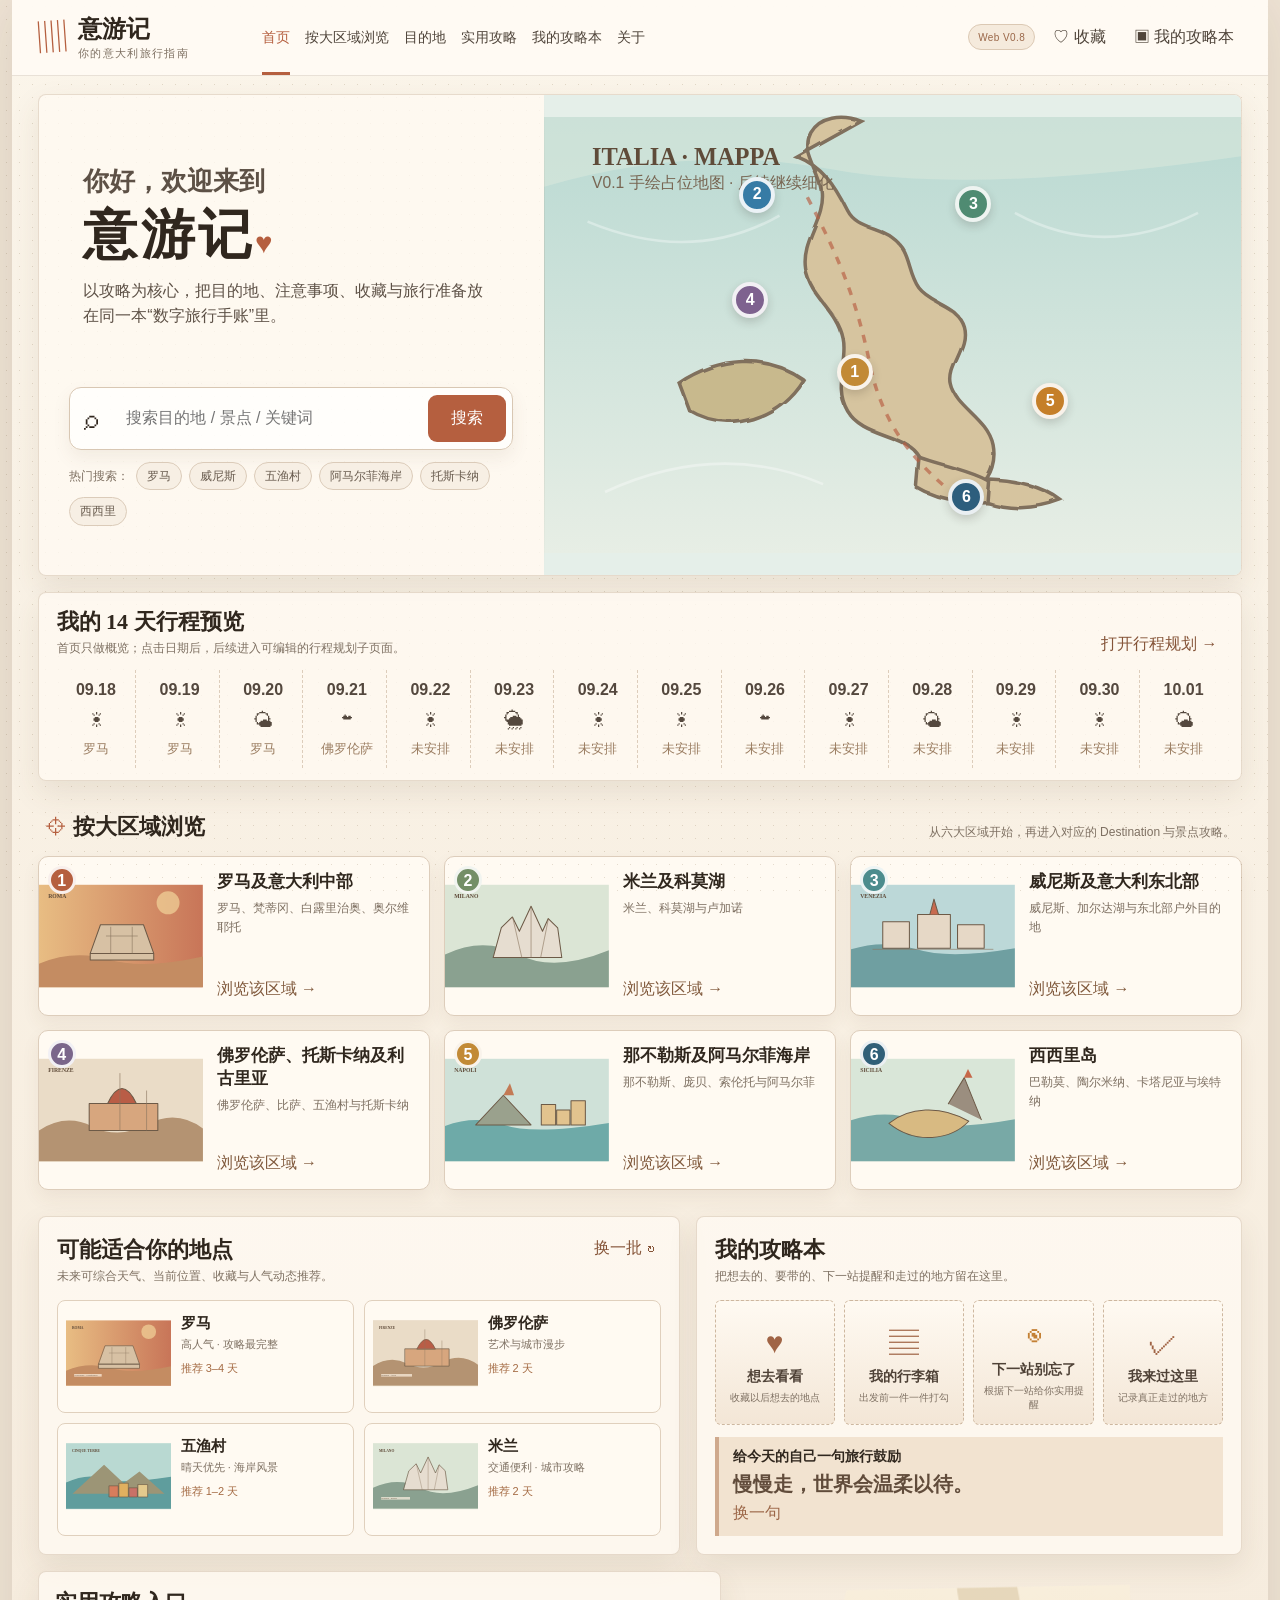
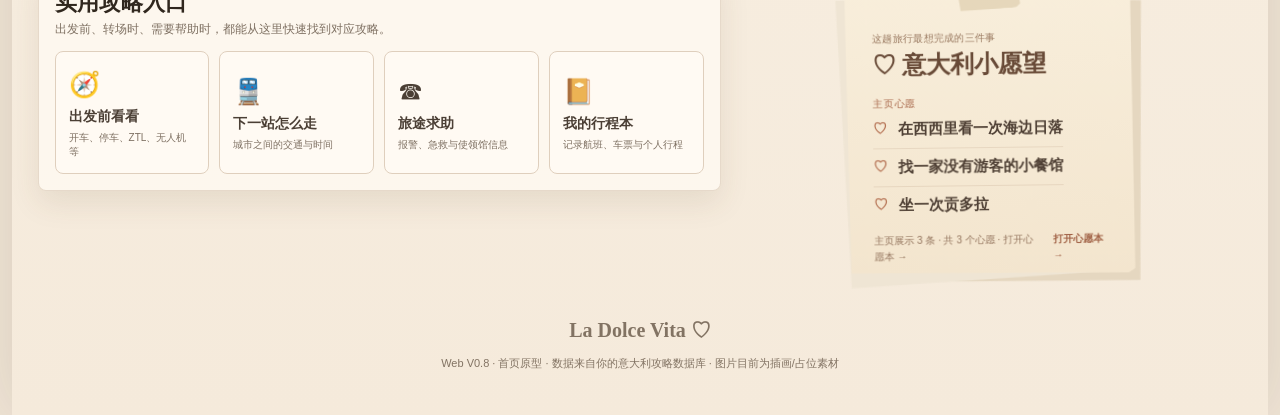
==== commit b0130bce: "ui: present three compact homepage wishes" ====
--- a/index.html
+++ b/index.html
@@ -4,10 +4,10 @@
   <meta charset="utf-8" />
   <meta name="viewport" content="width=device-width, initial-scale=1" />
   <meta name="description" content="意游记：以攻略为核心的意大利旅行指南原型。" />
-  <meta name="app-version" content="Web V0.7" />
+  <meta name="app-version" content="Web V0.8" />
   <title>意游记｜意大利旅行攻略</title>
-  <link rel="stylesheet" href="styles.css?v=0.7" />
-  <link rel="stylesheet" href="wishlist.css?v=0.7" />
+  <link rel="stylesheet" href="styles.css?v=0.8" />
+  <link rel="stylesheet" href="wishlist.css?v=0.8" />
 </head>
 <body>
   <div class="site-shell">
@@ -25,7 +25,7 @@
         <a href="#about">关于</a>
       </nav>
       <div class="top-actions">
-        <span class="version-badge" title="当前原型版本">Web V0.7</span>
+        <span class="version-badge" title="当前原型版本">Web V0.8</span>
         <button class="icon-button" type="button" data-toast="收藏夹将在下一阶段接入">♡ <span>收藏</span></button>
         <button class="icon-button" type="button" data-toast="我的攻略本将在后续接入个人账号">▣ <span>我的攻略本</span></button>
       </div>
@@ -126,12 +126,15 @@
         <aside id="wishlist" class="wish-stack" aria-labelledby="wish-title">
           <div class="wish-sheet">
             <span class="wish-tape" aria-hidden="true"></span>
-            <p class="wish-kicker">这趟旅行最想完成的一件事</p>
+            <p class="wish-kicker">这趟旅行最想完成的三件事</p>
             <h2 id="wish-title">♡ 意大利小愿望</h2>
             <button id="open-wishlist" class="featured-wish" type="button" aria-haspopup="dialog" aria-controls="wishlist-dialog">
               <span class="featured-wish-label">主页心愿</span>
-              <strong id="featured-wish-text">在西西里看一次海边日落</strong>
-              <small id="wish-count">3 个心愿 · 3 个待完成 · 打开心愿本 →</small>
+              <span id="home-wish-list" class="home-wish-list" aria-live="polite"></span>
+              <span class="wish-home-footer">
+                <span id="wish-count">3 个心愿</span>
+                <strong>打开心愿本 →</strong>
+              </span>
             </button>
           </div>
         </aside>
@@ -140,7 +143,7 @@
 
     <footer id="about" class="footer">
       <span>La Dolce Vita ♡</span>
-      <p>Web V0.7 · 首页原型 · 数据来自你的意大利攻略数据库 · 图片目前为插画/占位素材</p>
+      <p>Web V0.8 · 首页原型 · 数据来自你的意大利攻略数据库 · 图片目前为插画/占位素材</p>
     </footer>
   </div>
 
@@ -171,19 +174,19 @@
     <button class="dialog-close" type="button" data-close-dialog="wishlist-dialog" aria-label="关闭">×</button>
     <div class="wish-dialog-header">
       <h2>♡ 意大利小愿望</h2>
-      <p class="muted">可以直接编辑、完成或删除心愿。点 ☆ / ★ 选择一条“这次最想完成的”，它会显示在主页便签上。</p>
+      <p class="muted">这里是完整的心愿本：可以新增、直接修改文字、标记完成或删除。用 ☆ / ★ 选择主页最想完成的 3 条心愿。</p>
     </div>
     <form id="wish-form" class="wish-add-form">
       <input id="wish-input" type="text" maxlength="80" autocomplete="off" placeholder="比如：在陶尔米纳看一次日落" aria-label="写下一个新的意大利小愿望" />
       <button type="submit">＋ 添加心愿</button>
     </form>
     <div id="wish-items" class="wish-items" aria-live="polite"></div>
-    <p class="muted wish-dialog-help">V0.7 先用弹窗模拟“心愿本”子页面；等主页稳定后，可以再把这里做成完整独立页面。</p>
+    <p class="muted wish-dialog-help">V0.8 先用弹窗验证编辑逻辑；主页稳定后，这里可以直接升级成完整独立子页面。</p>
   </dialog>
 
   <div id="toast" class="toast" role="status" aria-live="polite"></div>
-  <script src="data.js?v=0.7"></script>
-  <script src="app.js?v=0.7"></script>
-  <script src="wishlist.js?v=0.7"></script>
+  <script src="data.js?v=0.8"></script>
+  <script src="app.js?v=0.8"></script>
+  <script src="wishlist.js?v=0.8"></script>
 </body>
-</html>
+</html>
--- a/wishlist.css
+++ b/wishlist.css
@@ -1,103 +1,91 @@
-/* Web V0.7 — 意大利小愿望：不规则手账便签 + 可编辑心愿本 */
+/* Web V0.8 — 意大利小愿望：轻复古方形手账便签 + 可编辑心愿本 */
+
+.bottom-tools-grid{
+  align-items:start;
+}
 
 .wish-stack{
   position:relative;
-  min-height:248px;
-  padding:20px 22px;
+  width:min(348px,88%);
+  aspect-ratio:1 / 1;
+  justify-self:center;
+  align-self:start;
+  padding:14px;
   color:#594536;
-  transform:rotate(-.35deg);
   isolation:isolate;
-}
-
+  transform:rotate(-.7deg);
+}
+
+/* 背后的两张纸只做很轻的层次，不再用重描边和脏旧纹理 */
 .wish-stack::before,
 .wish-stack::after{
   content:"";
   position:absolute;
-  inset:20px 18px 12px 18px;
-  background:#e7d7bd;
-  border:2px solid rgba(69,56,46,.78);
-  box-shadow:0 8px 16px rgba(77,55,37,.08);
-  clip-path:polygon(2% 4%,97% 1%,100% 93%,96% 98%,4% 100%,0 8%);
+  inset:15px 12px 11px 14px;
   z-index:-2;
+  background:#eadfca;
+  border:1px solid rgba(126,103,78,.18);
+  box-shadow:0 7px 18px rgba(78,57,39,.07);
+  clip-path:polygon(2% 1%,98% 2%,99% 97%,3% 99%);
 }
 
 .wish-stack::before{
-  transform:translate(-8px,5px) rotate(-2.1deg);
-  background:#eee0c9;
+  transform:translate(-8px,5px) rotate(-2deg);
+  background:#efe5d4;
 }
 
 .wish-stack::after{
-  transform:translate(8px,9px) rotate(1.7deg);
-  background:#dfceb1;
+  transform:translate(7px,7px) rotate(1.4deg);
+  background:#e5d7c0;
   z-index:-3;
 }
 
 .wish-sheet{
   position:relative;
-  min-height:208px;
-  padding:36px 30px 24px;
-  background:
-    linear-gradient(rgba(246,233,205,.92),rgba(239,220,185,.92)),
-    repeating-linear-gradient(0deg,rgba(126,101,71,.035) 0 1px,transparent 1px 15px);
-  border:2px solid rgba(61,52,44,.88);
-  box-shadow:0 14px 26px rgba(88,63,43,.13);
-  clip-path:polygon(1% 4%,8% 3%,18% 4%,31% 2%,45% 3%,58% 1.5%,72% 3%,87% 2%,99% 4%,98% 20%,100% 38%,98% 57%,100% 76%,97% 98%,78% 97%,61% 99%,43% 97%,25% 99%,3% 97%,2% 80%,0 61%,2% 43%,0 23%);
-}
-
-.wish-sheet::before{
-  content:"";
-  position:absolute;
-  left:14px;
-  top:18px;
-  width:16px;
-  height:54px;
-  border-left:2px solid rgba(63,52,44,.8);
-  border-top:2px solid rgba(63,52,44,.8);
-  transform:rotate(-2deg);
-  opacity:.75;
-}
-
-.wish-sheet::after{
-  content:"";
-  position:absolute;
-  right:22px;
-  top:22px;
-  width:42px;
-  height:8px;
-  border-top:2px dashed rgba(63,52,44,.75);
-  opacity:.65;
-}
-
+  width:100%;
+  height:100%;
+  padding:44px 28px 24px;
+  background:linear-gradient(180deg,#f8eedb 0%,#f3e5ce 100%);
+  border:1px solid rgba(122,95,69,.22);
+  box-shadow:0 12px 24px rgba(87,63,43,.10);
+  clip-path:polygon(1.5% 1.2%,98.5% .5%,99.2% 97.5%,97% 99%,2% 98.2%,.7% 4%);
+  display:flex;
+  flex-direction:column;
+}
+
+/* 顶部胶带：偏干净、半透明的旧纸胶带 */
 .wish-tape{
   position:absolute;
   z-index:4;
-  top:-5px;
+  top:-7px;
   left:50%;
-  width:54px;
-  height:34px;
-  transform:translateX(-50%) rotate(-7deg);
-  background:rgba(244,238,218,.9);
-  border:2px solid rgba(63,52,44,.82);
-  box-shadow:0 3px 5px rgba(78,58,42,.08);
-  clip-path:polygon(7% 2%,95% 0,100% 91%,89% 100%,6% 94%,0 11%);
+  width:62px;
+  height:31px;
+  transform:translateX(-50%) rotate(-5deg);
+  background:rgba(226,211,181,.83);
+  box-shadow:0 2px 4px rgba(86,63,43,.06);
+  clip-path:polygon(5% 5%,96% 0,100% 88%,92% 100%,3% 94%,0 12%);
 }
 
 .wish-kicker{
   margin:0 0 2px;
-  color:#8b725d;
-  font-size:11px;
+  color:#9a7a61;
+  font-size:10px;
+  letter-spacing:.03em;
 }
 
 .wish-sheet h2{
+  margin:0 0 15px;
+  font:700 24px "STKaiti","KaiTi",serif;
+  color:#684a37;
+}
+
+.featured-wish{
+  display:flex;
+  flex-direction:column;
+  flex:1;
+  width:100%;
   margin:0;
-  font:700 25px "STKaiti","KaiTi",serif;
-  color:#654735;
-}
-
-.featured-wish{
-  display:block;
-  width:100%;
-  margin-top:18px;
   padding:0;
   border:0;
   background:transparent;
@@ -108,31 +96,65 @@
 
 .featured-wish-label{
   display:inline-block;
-  margin-bottom:5px;
-  color:#a76547;
+  align-self:flex-start;
+  margin-bottom:8px;
+  color:#a76649;
   font-size:10px;
   letter-spacing:.08em;
 }
 
-.featured-wish strong{
-  display:block;
-  max-width:92%;
-  font:700 clamp(19px,1.55vw,27px)/1.38 "STKaiti","KaiTi",serif;
-  color:#4f3e31;
-}
-
-.featured-wish small{
-  display:block;
-  margin-top:12px;
-  color:#92725b;
-  font-size:11px;
-}
-
-.featured-wish:hover strong{color:#a35e40}
-.featured-wish:hover small{text-decoration:underline;text-underline-offset:3px}
-
+.home-wish-list{
+  display:grid;
+  gap:8px;
+}
+
+.home-wish-item{
+  display:grid;
+  grid-template-columns:18px minmax(0,1fr);
+  gap:7px;
+  align-items:start;
+  padding-bottom:7px;
+  border-bottom:1px solid rgba(143,110,78,.14);
+  color:#4f4035;
+  font:700 15px/1.45 "STKaiti","KaiTi",serif;
+}
+
+.home-wish-item::before{
+  content:"♡";
+  color:#b16a4b;
+  font-family:Georgia,serif;
+  font-size:14px;
+  line-height:1.45;
+}
+
+.home-wish-item:last-child{
+  border-bottom:0;
+}
+
+.wish-home-footer{
+  display:flex;
+  justify-content:space-between;
+  align-items:center;
+  gap:10px;
+  margin-top:auto;
+  padding-top:10px;
+  color:#93745d;
+  font-size:10px;
+}
+
+.wish-home-footer strong{
+  color:#9f5f43;
+  font-weight:600;
+}
+
+.featured-wish:hover .wish-home-footer strong{
+  text-decoration:underline;
+  text-underline-offset:3px;
+}
+
+/* 心愿本弹窗：这里才承担完整编辑功能 */
 .wish-dialog{
-  max-width:760px;
+  max-width:780px;
 }
 
 .wish-dialog-header{
@@ -188,18 +210,18 @@
   align-items:center;
   gap:7px;
   padding:8px 9px;
-  border:1px dashed #d4bfa6;
+  border:1px solid #e0d0bd;
   border-radius:8px;
-  background:rgba(255,252,245,.78);
+  background:rgba(255,252,245,.86);
 }
 
 .wish-row.is-featured{
-  border-color:#b87853;
-  background:#f8ead7;
+  border-color:#c99372;
+  background:#f9ecda;
 }
 
 .wish-row.is-done{
-  opacity:.62;
+  opacity:.58;
 }
 
 .wish-check,
@@ -250,14 +272,26 @@
   border-radius:8px;
 }
 
+@media(max-width:1380px){
+  .wish-stack{width:min(320px,92%)}
+}
+
 @media(max-width:1180px){
-  .wish-stack{min-height:230px}
+  .wish-stack{
+    width:min(340px,100%);
+    justify-self:start;
+    margin-top:2px;
+  }
 }
 
 @media(max-width:720px){
-  .wish-stack{padding:16px 10px 20px}
-  .wish-sheet{padding:34px 24px 24px}
-  .featured-wish strong{font-size:22px}
+  .wish-stack{
+    width:min(330px,94vw);
+    justify-self:center;
+    padding:12px;
+  }
+  .wish-sheet{padding:41px 24px 22px}
+  .home-wish-item{font-size:15px}
   .wish-row{grid-template-columns:32px minmax(0,1fr) 38px 34px}
 }
 
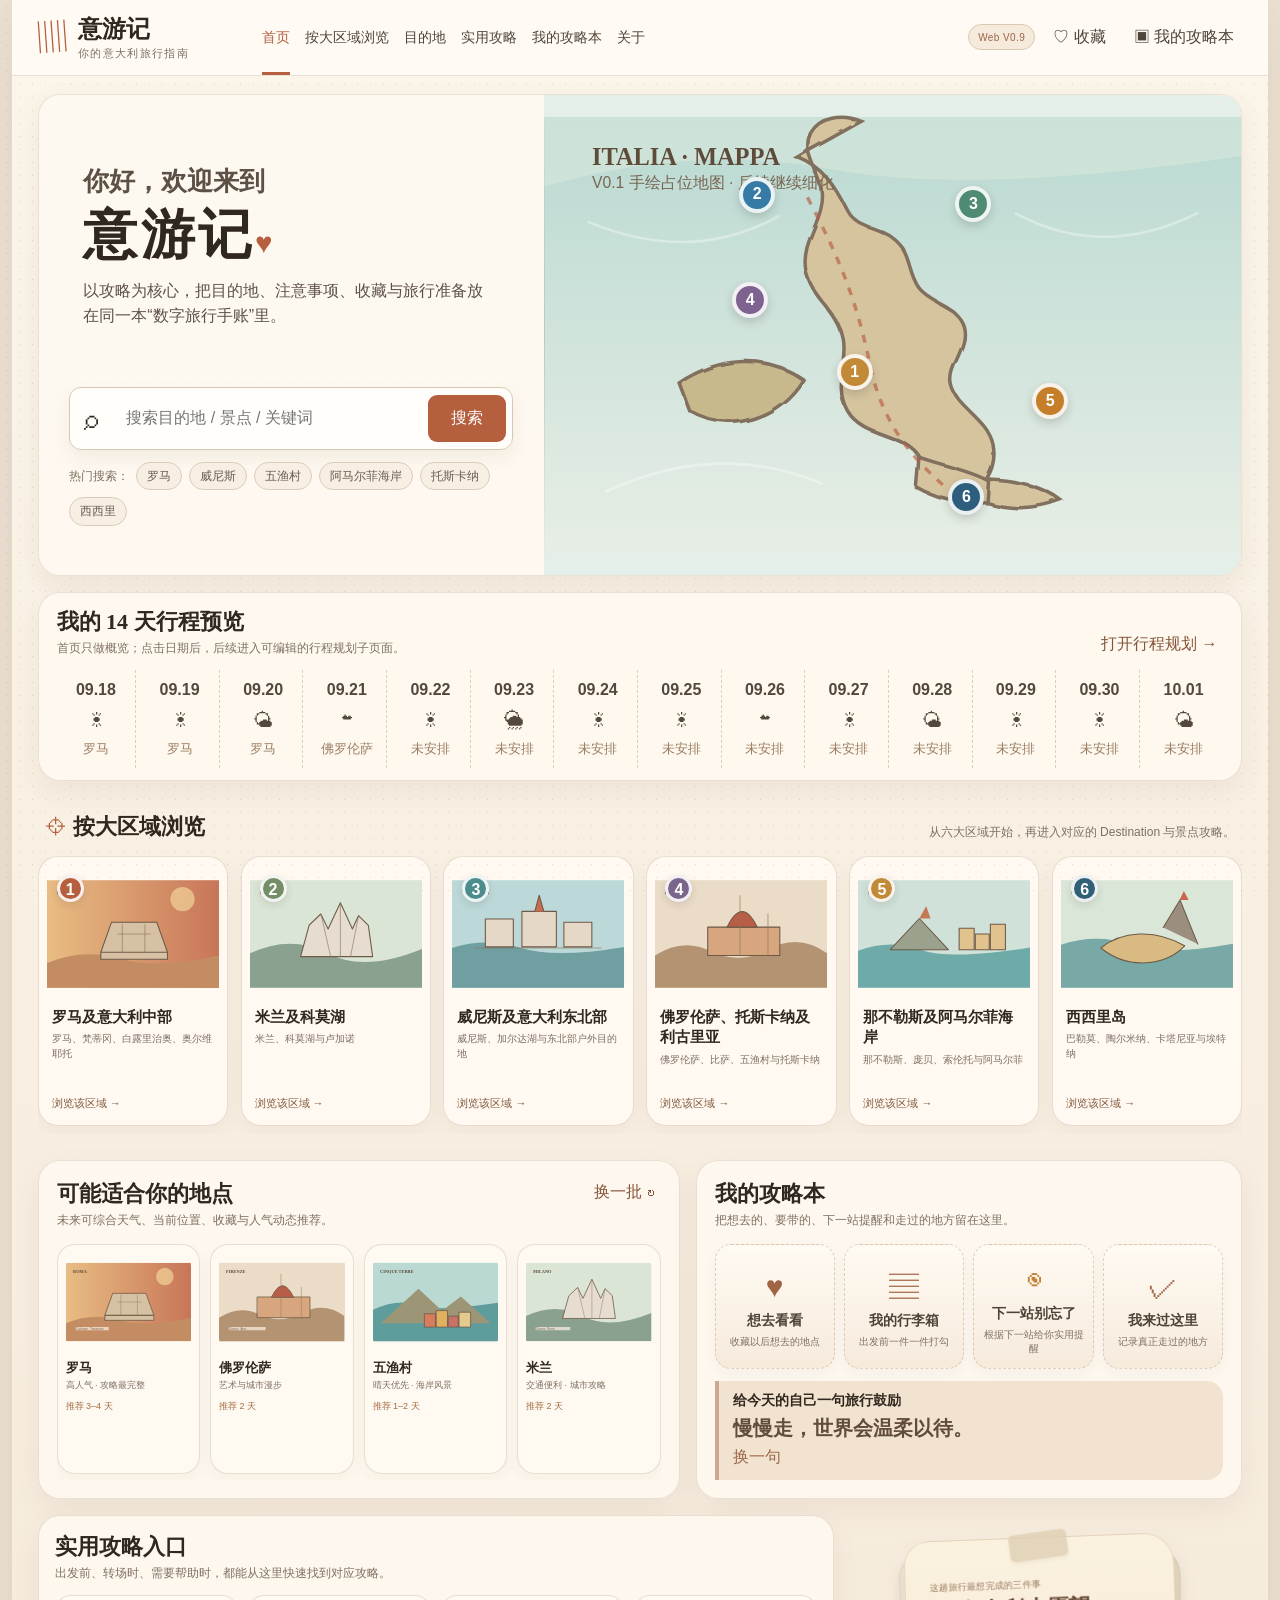
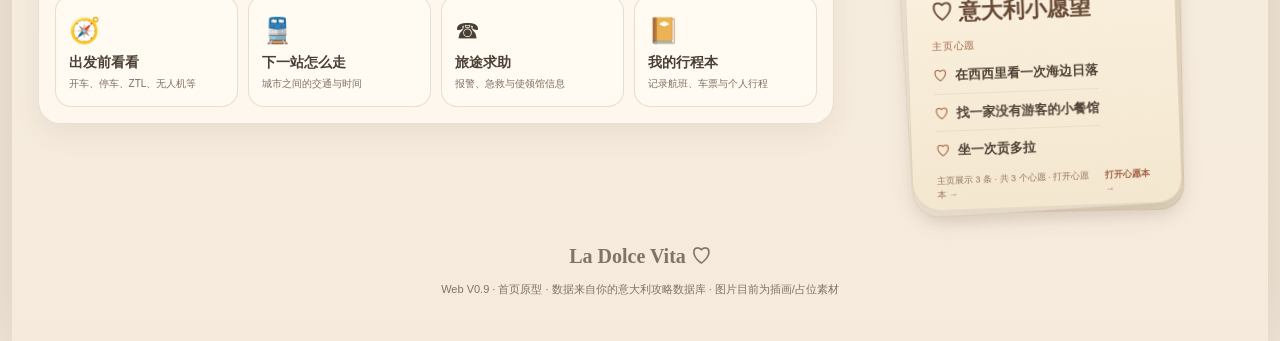
==== commit c3c3e3e5: "chore: bump homepage UI prototype to Web V0.9" ====
--- a/index.html
+++ b/index.html
@@ -4,10 +4,11 @@
   <meta charset="utf-8" />
   <meta name="viewport" content="width=device-width, initial-scale=1" />
   <meta name="description" content="意游记：以攻略为核心的意大利旅行指南原型。" />
-  <meta name="app-version" content="Web V0.8" />
+  <meta name="app-version" content="Web V0.9" />
   <title>意游记｜意大利旅行攻略</title>
-  <link rel="stylesheet" href="styles.css?v=0.8" />
-  <link rel="stylesheet" href="wishlist.css?v=0.8" />
+  <link rel="stylesheet" href="styles.css?v=0.9" />
+  <link rel="stylesheet" href="wishlist.css?v=0.9" />
+  <link rel="stylesheet" href="ui-v09.css?v=0.9" />
 </head>
 <body>
   <div class="site-shell">
@@ -25,7 +26,7 @@
         <a href="#about">关于</a>
       </nav>
       <div class="top-actions">
-        <span class="version-badge" title="当前原型版本">Web V0.8</span>
+        <span class="version-badge" title="当前原型版本">Web V0.9</span>
         <button class="icon-button" type="button" data-toast="收藏夹将在下一阶段接入">♡ <span>收藏</span></button>
         <button class="icon-button" type="button" data-toast="我的攻略本将在后续接入个人账号">▣ <span>我的攻略本</span></button>
       </div>
@@ -143,7 +144,7 @@
 
     <footer id="about" class="footer">
       <span>La Dolce Vita ♡</span>
-      <p>Web V0.8 · 首页原型 · 数据来自你的意大利攻略数据库 · 图片目前为插画/占位素材</p>
+      <p>Web V0.9 · 首页原型 · 数据来自你的意大利攻略数据库 · 图片目前为插画/占位素材</p>
     </footer>
   </div>
 
@@ -181,12 +182,12 @@
       <button type="submit">＋ 添加心愿</button>
     </form>
     <div id="wish-items" class="wish-items" aria-live="polite"></div>
-    <p class="muted wish-dialog-help">V0.8 先用弹窗验证编辑逻辑；主页稳定后，这里可以直接升级成完整独立子页面。</p>
+    <p class="muted wish-dialog-help">V0.9 先用弹窗验证编辑逻辑；主页稳定后，这里可以直接升级成完整独立子页面。</p>
   </dialog>
 
   <div id="toast" class="toast" role="status" aria-live="polite"></div>
-  <script src="data.js?v=0.8"></script>
-  <script src="app.js?v=0.8"></script>
-  <script src="wishlist.js?v=0.8"></script>
+  <script src="data.js?v=0.9"></script>
+  <script src="app.js?v=0.9"></script>
+  <script src="wishlist.js?v=0.9"></script>
 </body>
 </html>
--- a/ui-v09.css
+++ b/ui-v09.css
@@ -0,0 +1,289 @@
+/* Web V0.9 — 首页 UI 收口：一行浏览、圆润卡片、轻复古小愿望 */
+
+:root{
+  --soft-radius-lg:22px;
+  --soft-radius-md:18px;
+  --soft-border:rgba(151,118,84,.22);
+  --soft-shadow:0 10px 28px rgba(91,66,43,.075);
+}
+
+/* 整体卡片语言更柔和，减少“后台组件感” */
+.scrapbook-sheet{
+  border-radius:var(--soft-radius-lg);
+  border-color:rgba(157,126,94,.20);
+  box-shadow:var(--soft-shadow);
+}
+
+.calendar-strip,
+.recommend-panel,
+.guidebook-panel,
+.practical{
+  border-radius:var(--soft-radius-lg);
+}
+
+/* 1. 六大区域：桌面端固定一行，卡片改为上图下文 */
+.area-grid{
+  display:grid;
+  grid-template-columns:repeat(6,minmax(0,1fr));
+  gap:clamp(10px,1vw,16px);
+  align-items:stretch;
+}
+
+.area-card{
+  grid-template-columns:1fr;
+  grid-template-rows:minmax(118px,138px) minmax(118px,1fr);
+  min-height:270px;
+  border:1px solid var(--soft-border);
+  border-radius:20px;
+  background:rgba(255,250,242,.92);
+  box-shadow:0 7px 20px rgba(94,69,46,.055);
+  overflow:hidden;
+}
+
+.area-card:hover{
+  transform:translateY(-3px) rotate(-.15deg);
+  box-shadow:0 13px 28px rgba(94,69,46,.10);
+}
+
+.area-image-wrap{
+  min-height:0;
+  height:100%;
+  margin:8px 8px 0;
+  border-radius:15px;
+  overflow:hidden;
+}
+
+.area-card-body{
+  padding:12px 13px 13px;
+  text-align:left;
+}
+
+.area-card h3{
+  font-size:15px;
+  line-height:1.35;
+  margin-bottom:4px;
+}
+
+.area-card p{
+  font-size:10px;
+  line-height:1.5;
+}
+
+.area-card button{
+  font-size:11px;
+  padding-top:7px;
+}
+
+.area-number{
+  top:10px;
+  left:10px;
+  width:27px;
+  height:27px;
+  box-shadow:0 3px 9px rgba(62,48,36,.13);
+}
+
+/* 2. 可能适合你的地点：四张卡固定一行，视觉更圆润 */
+.recommend-grid{
+  grid-template-columns:repeat(4,minmax(0,1fr));
+  grid-auto-rows:1fr;
+  gap:10px;
+}
+
+.recommend-card{
+  grid-template-columns:1fr;
+  grid-template-rows:98px auto;
+  gap:8px;
+  min-height:176px;
+  padding:8px;
+  border:1px solid var(--soft-border);
+  border-radius:18px;
+  background:rgba(255,250,242,.94);
+  box-shadow:0 6px 16px rgba(91,66,43,.045);
+  overflow:hidden;
+}
+
+.recommend-card:hover{
+  transform:translateY(-2px);
+  box-shadow:0 10px 22px rgba(91,66,43,.085);
+}
+
+.recommend-card .reco-art{
+  width:100%;
+  height:98px;
+  border-radius:13px;
+}
+
+.recommend-card h3{
+  font-size:13px;
+  line-height:1.35;
+  margin:0 0 3px;
+}
+
+.recommend-card p{
+  font-size:9px;
+  line-height:1.45;
+}
+
+.recommend-card span{
+  margin-top:5px;
+  font-size:9px;
+}
+
+/* 攻略本与实用入口一起软化边缘 */
+.notebook-card{
+  border-radius:16px;
+  border-color:rgba(171,133,99,.36);
+  background:linear-gradient(180deg,rgba(255,250,242,.98),rgba(244,232,216,.86));
+  box-shadow:0 5px 14px rgba(86,62,42,.04);
+}
+
+.practical-grid button{
+  border-radius:16px;
+  border-color:var(--soft-border);
+  background:rgba(255,250,243,.94);
+}
+
+.encouragement{
+  border-radius:0 16px 16px 0;
+}
+
+/* 3. 右下角小愿望：保持“小、方、随手贴”，不撑满右下区域 */
+.bottom-tools-grid{
+  grid-template-columns:minmax(0,1.34fr) minmax(300px,.66fr);
+  align-items:start;
+}
+
+.wish-stack{
+  width:min(305px,82%);
+  aspect-ratio:1 / 1;
+  justify-self:center;
+  align-self:start;
+  margin:12px 18px 0 0;
+  padding:10px;
+  transform:rotate(-2.15deg);
+  transition:transform .2s ease;
+}
+
+.wish-stack:hover{
+  transform:rotate(-1.35deg) translateY(-2px);
+}
+
+.wish-stack::before,
+.wish-stack::after{
+  clip-path:none;
+  border-radius:24px 29px 25px 28px;
+  border:1px solid rgba(137,106,76,.12);
+  box-shadow:0 7px 16px rgba(78,57,39,.055);
+}
+
+.wish-stack::before{
+  transform:translate(-7px,5px) rotate(-1.4deg);
+}
+
+.wish-stack::after{
+  transform:translate(6px,6px) rotate(1.15deg);
+}
+
+.wish-sheet{
+  clip-path:none;
+  border-radius:25px 30px 24px 28px;
+  border:1px solid rgba(137,105,74,.17);
+  background:linear-gradient(180deg,#faf1df 0%,#f4e7d0 100%);
+  box-shadow:0 11px 25px rgba(87,63,43,.085);
+  padding:40px 24px 21px;
+}
+
+.wish-tape{
+  width:58px;
+  height:27px;
+  top:-6px;
+  border-radius:5px;
+  clip-path:none;
+  transform:translateX(-50%) rotate(-6deg);
+  background:rgba(222,207,179,.78);
+}
+
+.wish-sheet h2{
+  font-size:22px;
+  margin-bottom:11px;
+}
+
+.wish-kicker{
+  font-size:9px;
+}
+
+.home-wish-list{
+  gap:5px;
+}
+
+.home-wish-item{
+  grid-template-columns:16px minmax(0,1fr);
+  gap:6px;
+  padding:5px 0 6px;
+  font-size:13px;
+  line-height:1.4;
+  border-bottom-color:rgba(143,110,78,.10);
+}
+
+.wish-home-footer{
+  padding-top:7px;
+  font-size:9px;
+}
+
+/* 中等尺寸仍尽量保持单行；空间不够时允许横向浏览，而不是强拆成两行 */
+@media (max-width:1380px){
+  .area-grid{
+    grid-template-columns:repeat(6,minmax(190px,1fr));
+    overflow-x:auto;
+    padding-bottom:8px;
+    scroll-snap-type:x proximity;
+  }
+  .area-card{scroll-snap-align:start}
+
+  .recommend-grid{
+    grid-template-columns:repeat(4,minmax(135px,1fr));
+    overflow-x:auto;
+    padding-bottom:6px;
+  }
+
+  .wish-stack{
+    width:min(290px,88%);
+    margin-right:6px;
+  }
+}
+
+@media (max-width:1180px){
+  .bottom-tools-grid{grid-template-columns:1fr}
+  .wish-stack{
+    width:min(300px,100%);
+    justify-self:end;
+    margin:8px 20px 0 0;
+  }
+}
+
+@media (max-width:720px){
+  .area-grid{
+    grid-template-columns:repeat(2,minmax(0,1fr));
+    overflow:visible;
+  }
+  .area-card{
+    min-height:250px;
+    grid-template-rows:125px auto;
+  }
+  .recommend-grid{
+    grid-template-columns:repeat(2,minmax(0,1fr));
+    overflow:visible;
+  }
+  .wish-stack{
+    width:min(290px,88vw);
+    justify-self:center;
+    margin:8px auto 0;
+  }
+}
+
+@media (max-width:460px){
+  .area-grid,
+  .recommend-grid{
+    grid-template-columns:1fr;
+  }
+}
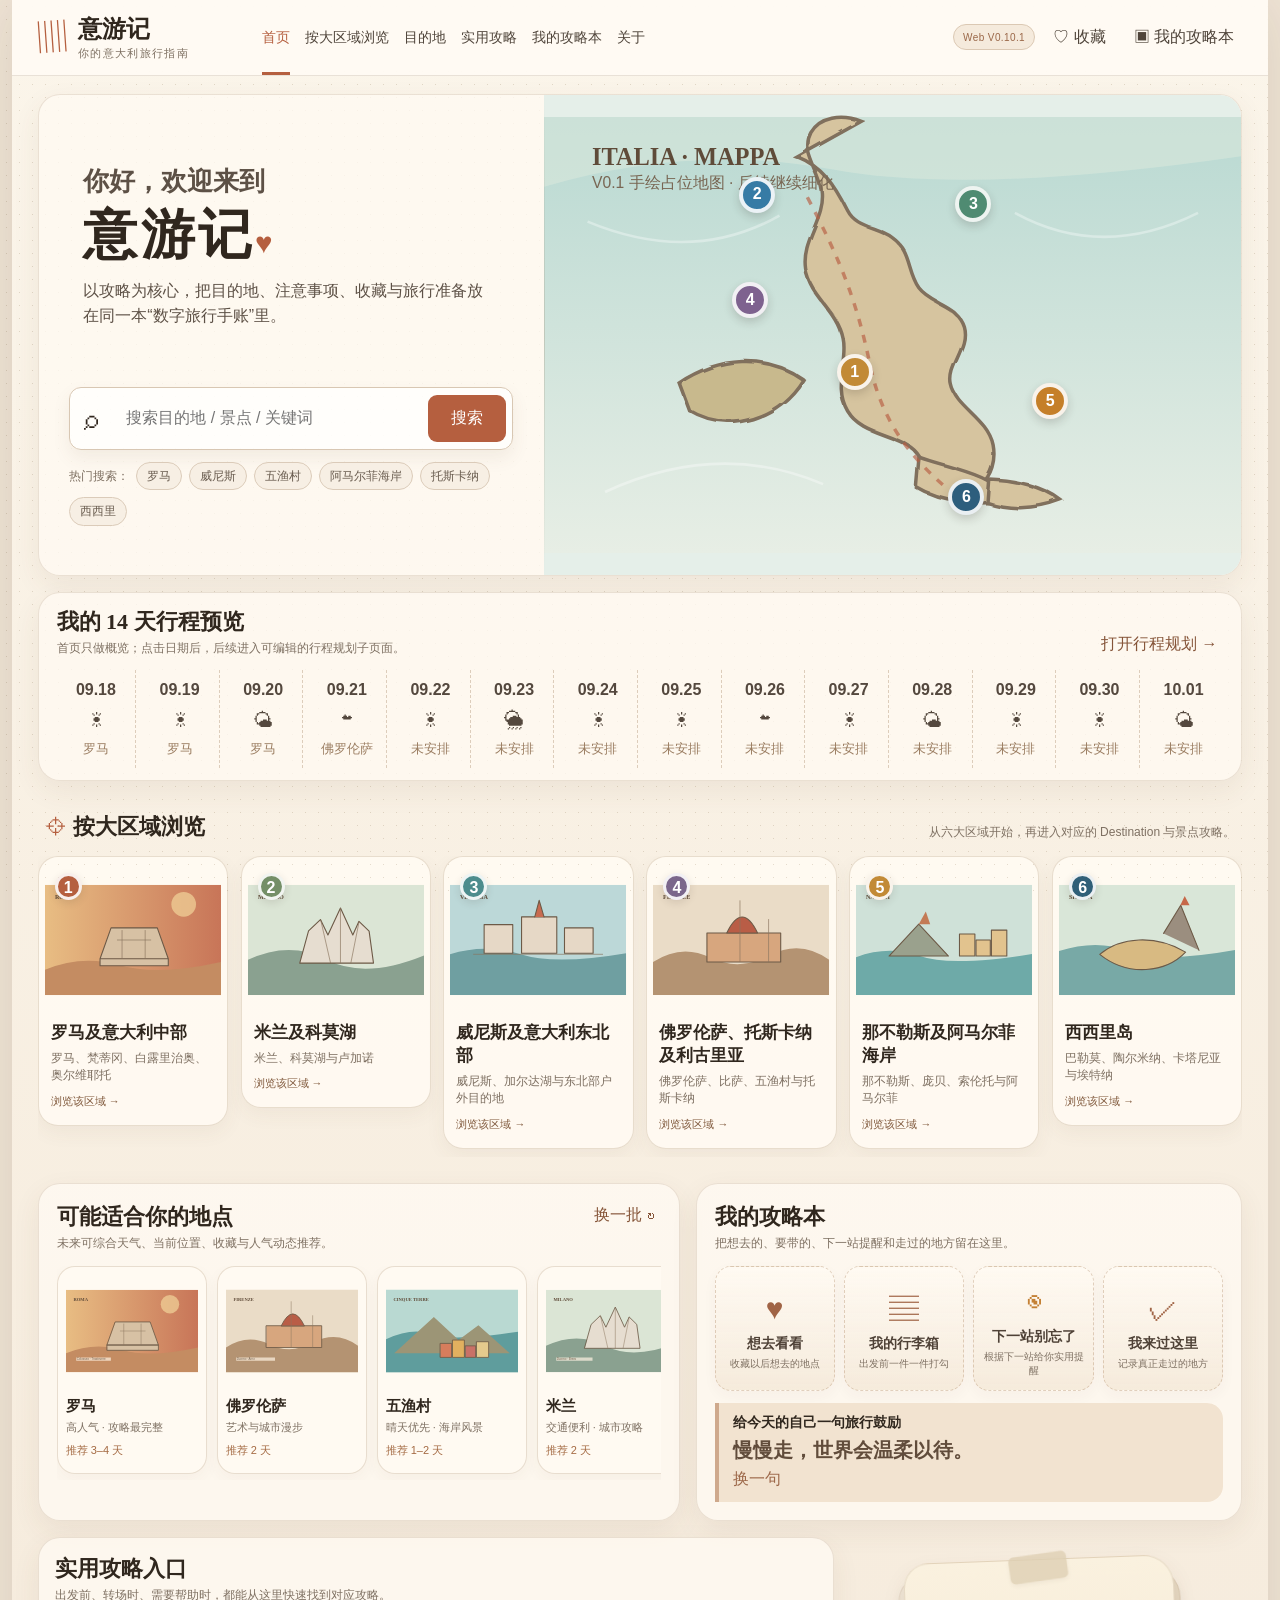
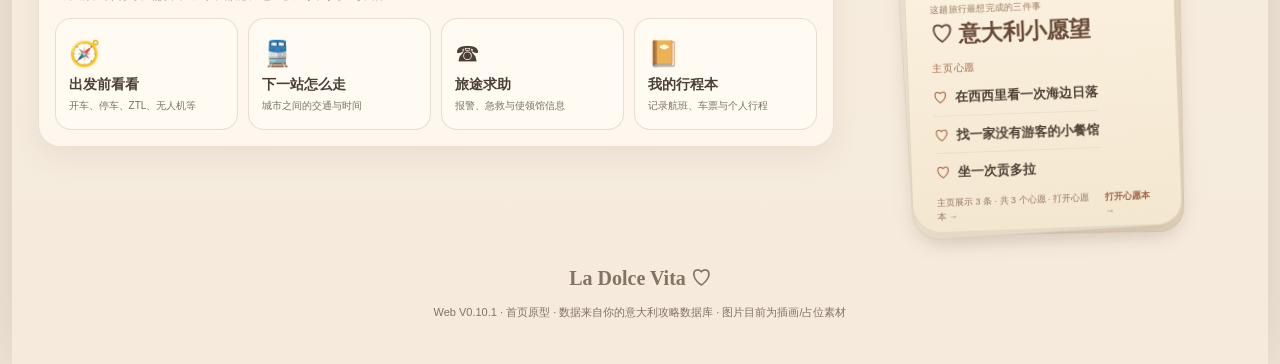
==== commit 88d9110c: "ui: make homepage cards fully clickable" ====
--- a/index.html
+++ b/index.html
@@ -4,11 +4,12 @@
   <meta charset="utf-8" />
   <meta name="viewport" content="width=device-width, initial-scale=1" />
   <meta name="description" content="意游记：以攻略为核心的意大利旅行指南原型。" />
-  <meta name="app-version" content="Web V0.9" />
+  <meta name="app-version" content="Web V0.10.1" />
   <title>意游记｜意大利旅行攻略</title>
   <link rel="stylesheet" href="styles.css?v=0.9" />
   <link rel="stylesheet" href="wishlist.css?v=0.9" />
   <link rel="stylesheet" href="ui-v09.css?v=0.9" />
+  <link rel="stylesheet" href="card-interactions.css?v=0.10.1" />
 </head>
 <body>
   <div class="site-shell">
@@ -26,7 +27,7 @@
         <a href="#about">关于</a>
       </nav>
       <div class="top-actions">
-        <span class="version-badge" title="当前原型版本">Web V0.9</span>
+        <span class="version-badge" title="当前原型版本">Web V0.10.1</span>
         <button class="icon-button" type="button" data-toast="收藏夹将在下一阶段接入">♡ <span>收藏</span></button>
         <button class="icon-button" type="button" data-toast="我的攻略本将在后续接入个人账号">▣ <span>我的攻略本</span></button>
       </div>
@@ -144,7 +145,7 @@
 
     <footer id="about" class="footer">
       <span>La Dolce Vita ♡</span>
-      <p>Web V0.9 · 首页原型 · 数据来自你的意大利攻略数据库 · 图片目前为插画/占位素材</p>
+      <p>Web V0.10.1 · 首页原型 · 数据来自你的意大利攻略数据库 · 图片目前为插画/占位素材</p>
     </footer>
   </div>
 
@@ -189,5 +190,6 @@
   <script src="data.js?v=0.9"></script>
   <script src="app.js?v=0.9"></script>
   <script src="wishlist.js?v=0.9"></script>
+  <script src="card-interactions.js?v=0.10.1"></script>
 </body>
 </html>
--- a/ui-v09.css
+++ b/ui-v09.css
@@ -1,4 +1,4 @@
-/* Web V0.9 — 首页 UI 收口：一行浏览、圆润卡片、轻复古小愿望 */
+/* Web V0.9.1 — 首页 UI 微调：图片更满、文字更清晰、卡片高度随内容 */
 
 :root{
   --soft-radius-lg:22px;
@@ -21,21 +21,23 @@
   border-radius:var(--soft-radius-lg);
 }
 
-/* 1. 六大区域：桌面端固定一行，卡片改为上图下文 */
+/* 1. 六大区域：保持一行，但让图片成为视觉主体；卡片高度由内容决定 */
 .area-grid{
   display:grid;
   grid-template-columns:repeat(6,minmax(0,1fr));
   gap:clamp(10px,1vw,16px);
-  align-items:stretch;
+  align-items:start;
 }
 
 .area-card{
   grid-template-columns:1fr;
-  grid-template-rows:minmax(118px,138px) minmax(118px,1fr);
-  min-height:270px;
+  grid-template-rows:154px auto;
+  min-height:0;
+  height:auto;
+  align-self:start;
   border:1px solid var(--soft-border);
   border-radius:20px;
-  background:rgba(255,250,242,.92);
+  background:rgba(255,250,242,.94);
   box-shadow:0 7px 20px rgba(94,69,46,.055);
   overflow:hidden;
 }
@@ -46,32 +48,47 @@
 }
 
 .area-image-wrap{
+  position:relative;
   min-height:0;
-  height:100%;
-  margin:8px 8px 0;
+  height:154px;
+  margin:6px 6px 0;
   border-radius:15px;
   overflow:hidden;
 }
 
+.area-image-wrap .area-art{
+  position:absolute;
+  inset:0;
+  width:100%;
+  height:100%;
+}
+
 .area-card-body{
-  padding:12px 13px 13px;
+  display:block;
+  padding:11px 12px 12px;
   text-align:left;
 }
 
 .area-card h3{
-  font-size:15px;
+  font-size:17px;
   line-height:1.35;
-  margin-bottom:4px;
+  margin:0 0 5px;
 }
 
 .area-card p{
-  font-size:10px;
-  line-height:1.5;
+  margin:0;
+  flex:none;
+  font-size:12px;
+  line-height:1.45;
+  color:var(--muted);
 }
 
 .area-card button{
+  display:inline-block;
+  align-self:auto;
+  margin-top:8px;
+  padding:0;
   font-size:11px;
-  padding-top:7px;
 }
 
 .area-number{
@@ -82,22 +99,26 @@
   box-shadow:0 3px 9px rgba(62,48,36,.13);
 }
 
-/* 2. 可能适合你的地点：四张卡固定一行，视觉更圆润 */
+/* 2. 可能适合你的地点：四张一行，去掉被 flex / 1fr 拉高造成的大片空白 */
 .recommend-grid{
   grid-template-columns:repeat(4,minmax(0,1fr));
-  grid-auto-rows:1fr;
+  grid-auto-rows:auto;
+  align-items:start;
   gap:10px;
+  flex:0 0 auto;
 }
 
 .recommend-card{
   grid-template-columns:1fr;
-  grid-template-rows:98px auto;
-  gap:8px;
-  min-height:176px;
-  padding:8px;
+  grid-template-rows:112px auto;
+  gap:9px;
+  min-height:0;
+  height:auto;
+  align-self:start;
+  padding:8px 8px 11px;
   border:1px solid var(--soft-border);
   border-radius:18px;
-  background:rgba(255,250,242,.94);
+  background:rgba(255,250,242,.95);
   box-shadow:0 6px 16px rgba(91,66,43,.045);
   overflow:hidden;
 }
@@ -108,25 +129,28 @@
 }
 
 .recommend-card .reco-art{
+  display:block;
   width:100%;
-  height:98px;
+  height:112px;
   border-radius:13px;
 }
 
 .recommend-card h3{
-  font-size:13px;
+  font-size:15px;
   line-height:1.35;
-  margin:0 0 3px;
+  margin:0 0 4px;
 }
 
 .recommend-card p{
-  font-size:9px;
+  margin:0;
+  font-size:11px;
   line-height:1.45;
 }
 
 .recommend-card span{
-  margin-top:5px;
-  font-size:9px;
+  display:inline-block;
+  margin-top:6px;
+  font-size:11px;
 }
 
 /* 攻略本与实用入口一起软化边缘 */
@@ -241,7 +265,7 @@
   .area-card{scroll-snap-align:start}
 
   .recommend-grid{
-    grid-template-columns:repeat(4,minmax(135px,1fr));
+    grid-template-columns:repeat(4,minmax(150px,1fr));
     overflow-x:auto;
     padding-bottom:6px;
   }
@@ -267,13 +291,19 @@
     overflow:visible;
   }
   .area-card{
-    min-height:250px;
-    grid-template-rows:125px auto;
-  }
+    grid-template-rows:145px auto;
+  }
+  .area-image-wrap{height:145px}
+
   .recommend-grid{
     grid-template-columns:repeat(2,minmax(0,1fr));
     overflow:visible;
   }
+  .recommend-card{
+    grid-template-rows:108px auto;
+  }
+  .recommend-card .reco-art{height:108px}
+
   .wish-stack{
     width:min(290px,88vw);
     justify-self:center;
--- a/card-interactions.css
+++ b/card-interactions.css
@@ -0,0 +1,115 @@
+/* Web V0.10.1 — 全站卡片点击反馈 */
+
+[data-card-interactive],
+.child-card,
+.sketch-pin,
+.notebook-card,
+.practical-grid button{
+  -webkit-tap-highlight-color:transparent;
+}
+
+[data-card-interactive]{
+  cursor:pointer;
+  outline:none;
+  transition:transform .18s ease,box-shadow .18s ease,border-color .18s ease,background-color .18s ease;
+}
+
+[data-card-interactive]:hover{
+  transform:translateY(-4px);
+  box-shadow:0 15px 30px rgba(91,66,43,.11);
+  border-color:rgba(169,95,66,.28);
+}
+
+[data-card-interactive]:active,
+[data-card-interactive].is-pressing{
+  transform:translateY(1px) scale(.986);
+  box-shadow:0 5px 12px rgba(91,66,43,.08);
+  transition-duration:.08s;
+}
+
+[data-card-interactive]:focus-visible,
+.child-card:focus-visible,
+.sketch-pin:focus-visible,
+.notebook-card:focus-visible,
+.practical-grid button:focus-visible{
+  outline:3px solid rgba(177,103,70,.28);
+  outline-offset:4px;
+}
+
+/* 首页图片区：整卡 hover 时给一层很轻的推近感 */
+.area-card .area-art,
+.recommend-card .reco-art{
+  transition:transform .28s ease;
+  transform-origin:center;
+}
+
+.area-card[data-card-interactive]:hover .area-art,
+.recommend-card[data-card-interactive]:hover .reco-art{
+  transform:scale(1.025);
+}
+
+/* Area 页面目的地卡 */
+.destination-card[data-card-interactive] .destination-card-art{
+  transition:transform .28s ease,filter .28s ease;
+  transform-origin:center;
+}
+
+.destination-card[data-card-interactive]:hover .destination-card-art{
+  transform:scale(1.015);
+  filter:saturate(1.03);
+}
+
+.destination-card[data-card-interactive] .destination-card-cta{
+  margin-top:auto;
+  padding-top:15px;
+  color:#a15d40;
+  font-weight:700;
+  font-size:12px;
+}
+
+/* 已经是整卡链接的子区域 / 地图点，也统一按压感 */
+.child-card,
+.sketch-pin{
+  transition:transform .18s ease,box-shadow .18s ease,border-color .18s ease;
+}
+
+.child-card:hover{
+  transform:translateY(-3px);
+  box-shadow:0 10px 20px rgba(91,66,43,.075);
+}
+
+.child-card:active,
+.sketch-pin:active{
+  transform:translateY(1px) scale(.985);
+}
+
+/* 首页攻略本和实用入口同样有明确按下反馈 */
+.notebook-card,
+.practical-grid button{
+  transition:transform .17s ease,box-shadow .17s ease,border-color .17s ease;
+}
+
+.notebook-card:hover,
+.practical-grid button:hover{
+  transform:translateY(-2px);
+  box-shadow:0 9px 18px rgba(91,66,43,.075);
+}
+
+.notebook-card:active,
+.practical-grid button:active{
+  transform:translateY(1px) scale(.988);
+  box-shadow:0 4px 10px rgba(91,66,43,.06);
+}
+
+@media (prefers-reduced-motion:reduce){
+  [data-card-interactive],
+  .child-card,
+  .sketch-pin,
+  .notebook-card,
+  .practical-grid button,
+  .area-card .area-art,
+  .recommend-card .reco-art,
+  .destination-card .destination-card-art{
+    transition:none!important;
+  }
+}
